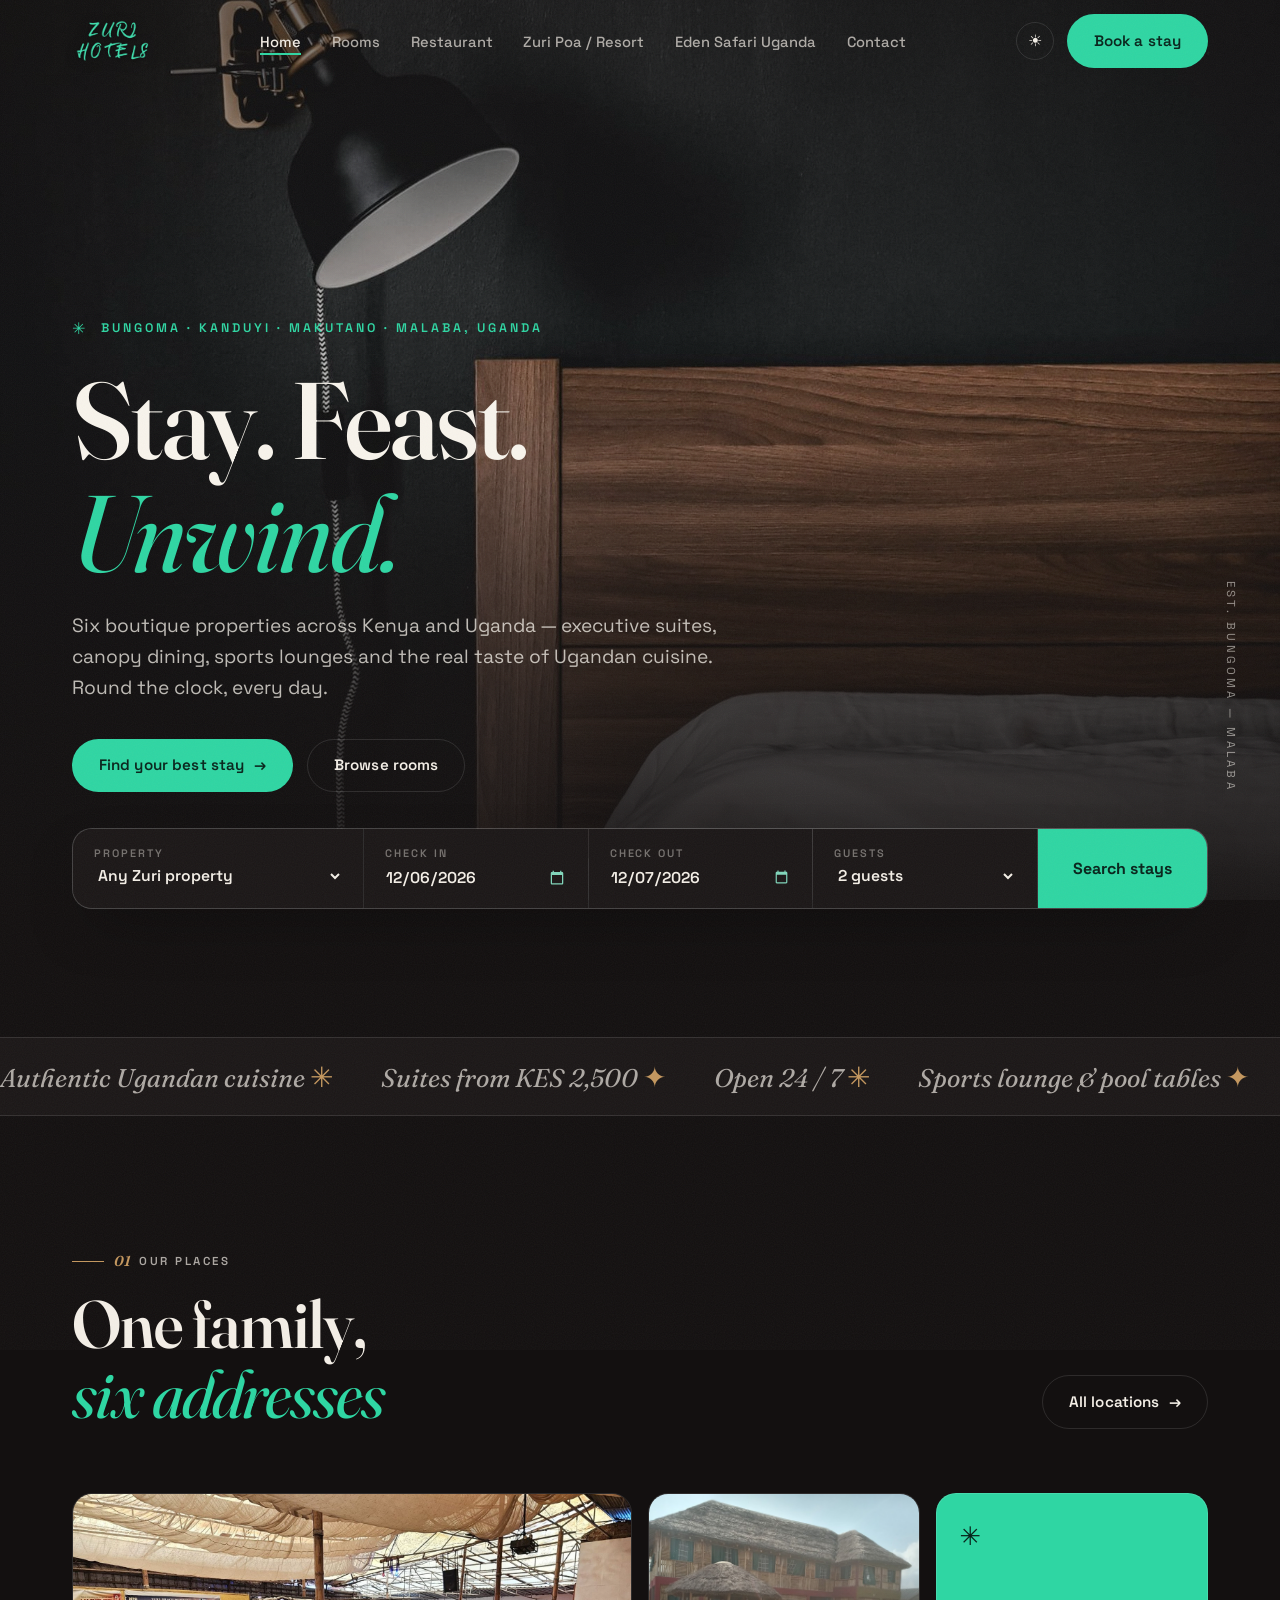
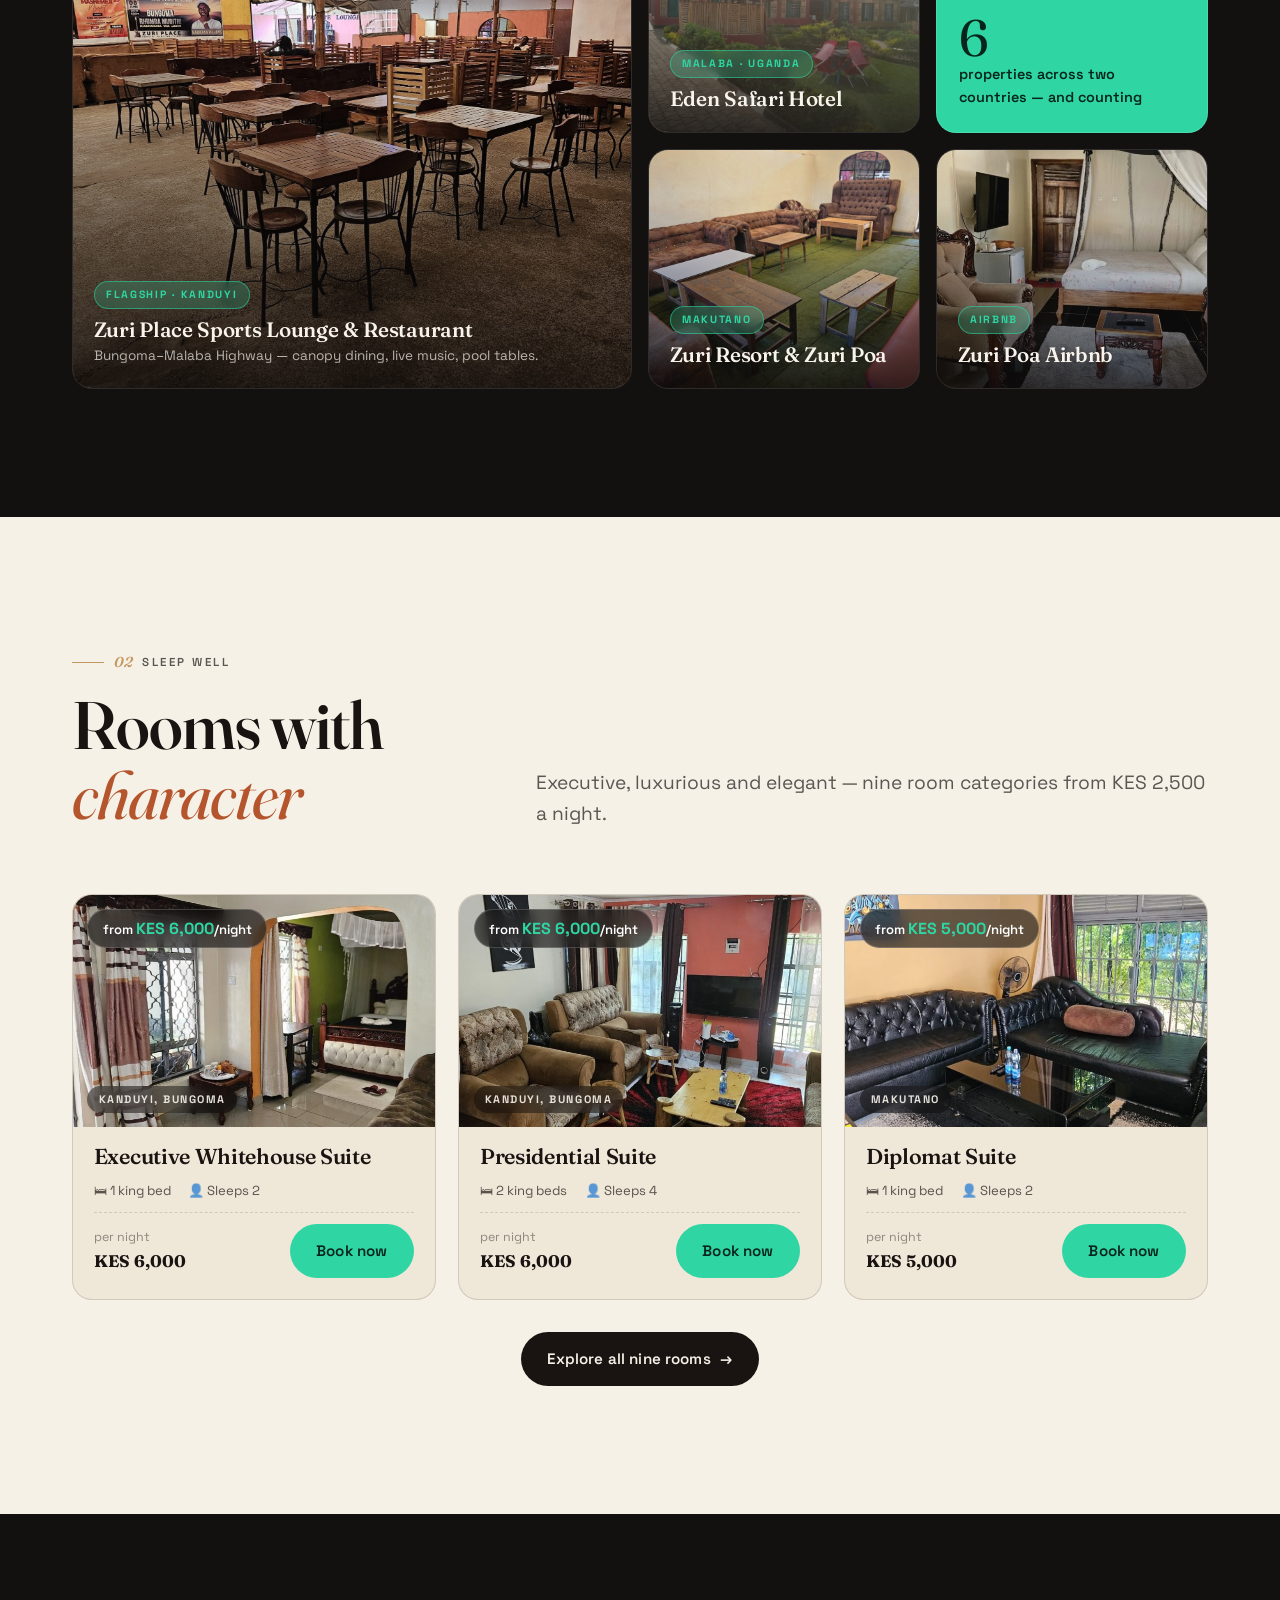
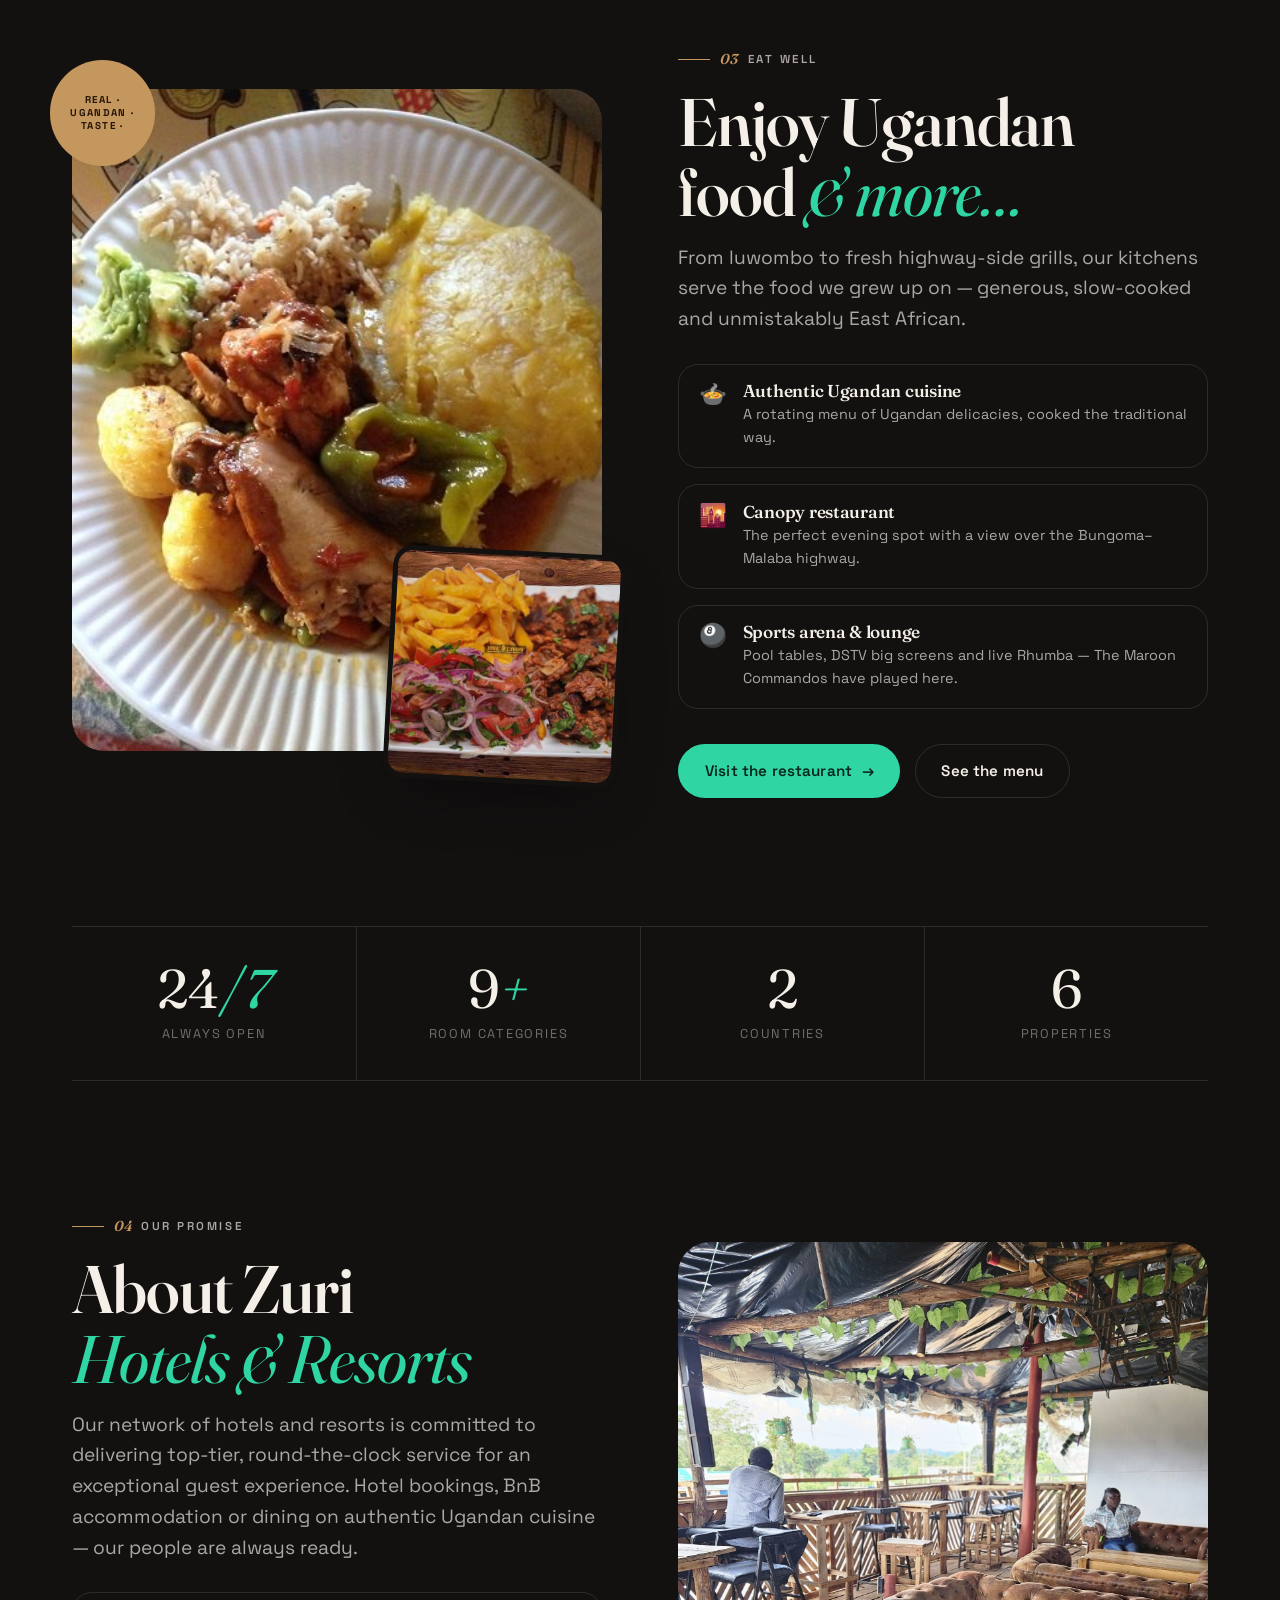
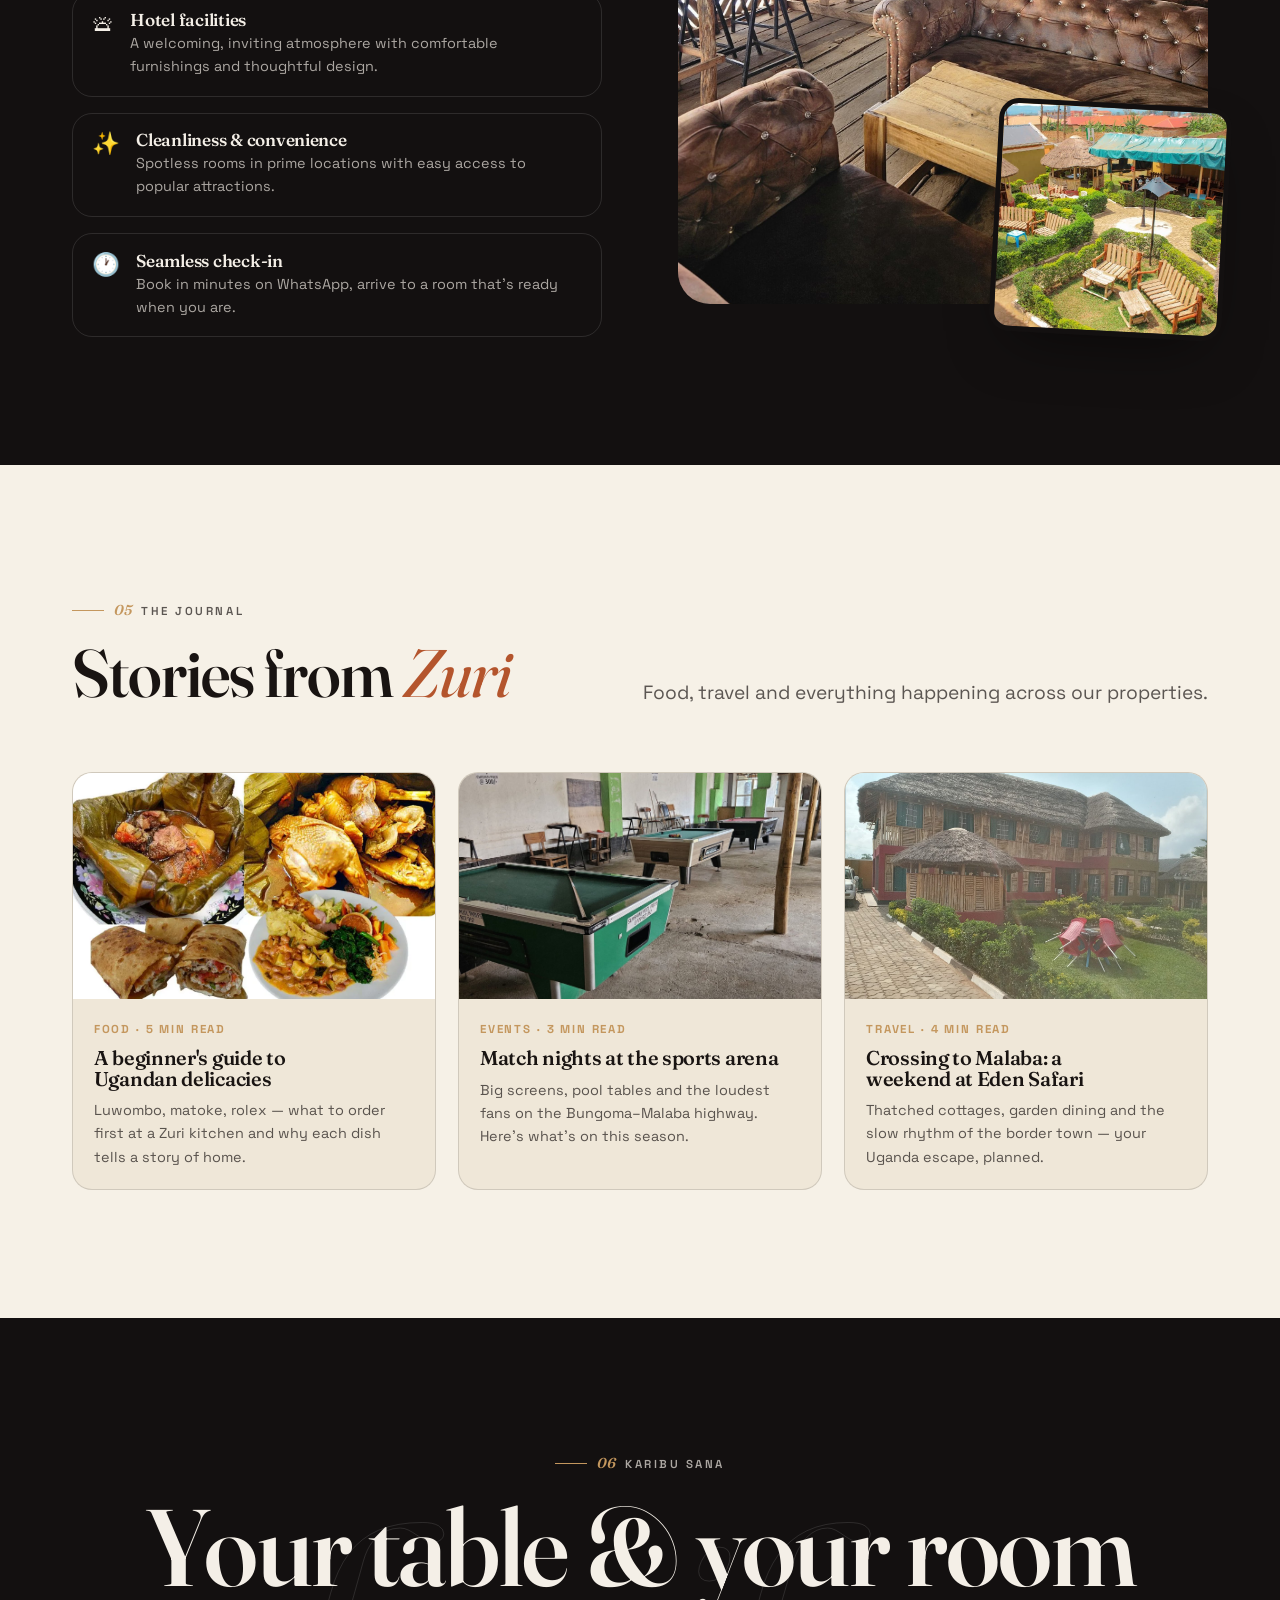
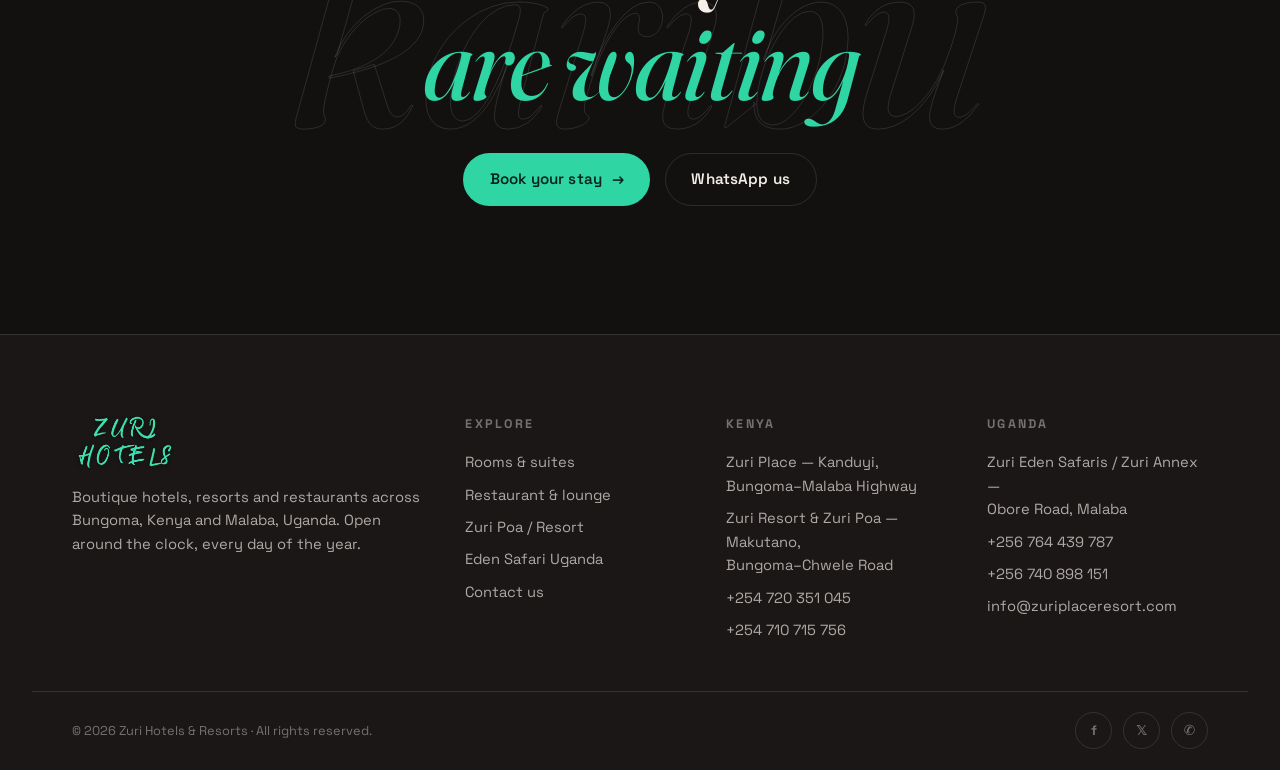
==== index.html @ b338447f "Rebuild zuriplaceresort.com as a static site with a post-modern redesign Full migration off WordPres" ====
<!DOCTYPE html>
<html lang="en">
<head>
  <meta charset="UTF-8">
  <meta name="viewport" content="width=device-width, initial-scale=1.0">
  <title>Zuri Hotels &amp; Resorts — Stay. Feast. Unwind. | Bungoma &amp; Uganda</title>
  <meta name="description" content="Zuri Hotels & Resorts — boutique stays, authentic Ugandan cuisine and unforgettable experiences across Bungoma, Kenya and Malaba, Uganda. Book your stay from KES 2,500/night.">
  <meta property="og:title" content="Zuri Hotels & Resorts — Stay. Feast. Unwind.">
  <meta property="og:description" content="Boutique stays, Ugandan cuisine and round-the-clock service across Kenya & Uganda.">
  <meta property="og:image" content="assets/img/hero-dark-room.jpg">
  <link rel="icon" type="image/png" href="assets/img/logo.png">
  <link rel="preconnect" href="https://fonts.googleapis.com">
  <link rel="preconnect" href="https://fonts.gstatic.com" crossorigin>
  <link href="https://fonts.googleapis.com/css2?family=Fraunces:ital,opsz,wght@0,9..144,300..700;1,9..144,300..700&family=Space+Grotesk:wght@400..700&display=swap" rel="stylesheet">
  <link rel="stylesheet" href="assets/css/main.css">
</head>
<body>
  <a class="skip-link" href="#main">Skip to content</a>

  <header class="site-header">
    <nav class="nav wrap" aria-label="Primary">
      <a class="brand" href="index.html">
        <img src="assets/img/logo.png" alt="Zuri Hotels logo">
      </a>
      <ul class="nav-links">
        <li><a href="index.html" aria-current="page">Home</a></li>
        <li><a href="rooms.html">Rooms</a></li>
        <li><a href="restaurant.html">Restaurant</a></li>
        <li><a href="resort.html">Zuri Poa / Resort</a></li>
        <li><a href="safari.html">Eden Safari Uganda</a></li>
        <li><a href="contact.html">Contact</a></li>
      </ul>
      <div class="nav-cta">
        <button class="theme-toggle" data-theme-toggle aria-label="Toggle theme">☀</button>
        <button class="btn btn-mint" data-book>Book a stay</button>
        <button class="nav-burger" aria-label="Menu" aria-expanded="false">
          <span></span><span></span><span></span>
        </button>
      </div>
    </nav>
  </header>

  <main id="main">
    <!-- ===== Hero ===== -->
    <section class="hero">
      <div class="hero-media">
        <img src="assets/img/hero-dark-room.jpg" alt="Moody suite interior with walnut headboard and brass reading lamp" fetchpriority="high">
      </div>
      <div class="wrap">
        <p class="hero-kicker">Bungoma · Kanduyi · Makutano · Malaba, Uganda</p>
        <h1 class="display-xl">Stay. Feast.<br><span class="serif-i">Unwind.</span></h1>
        <p class="lede">Six boutique properties across Kenya and Uganda — executive suites, canopy dining, sports lounges and the real taste of Ugandan cuisine. Round the clock, every day.</p>
        <div class="hero-actions">
          <button class="btn btn-mint" data-book>Find your best stay <span class="arr">→</span></button>
          <a class="btn btn-ghost" href="rooms.html">Browse rooms</a>
        </div>
      </div>
      <span class="hero-meta">est. Bungoma — Malaba</span>
    </section>

    <!-- ===== Booking bar ===== -->
    <div class="wrap booking-bar">
      <form class="booking-bar-inner" data-booking-bar aria-label="Quick booking">
        <div class="bb-field">
          <label for="bb-loc">Property</label>
          <select id="bb-loc" name="location">
            <option value="">Any Zuri property</option>
            <option value="kanduyi">Zuri Place — Kanduyi</option>
            <option value="resort">Zuri Resort — Makutano</option>
            <option value="poa">Zuri Poa — Makutano</option>
            <option value="poa-airbnb">Zuri Poa Airbnb — Makutano</option>
            <option value="annex">Zuri Annex — Uganda</option>
            <option value="eden">Eden Safari Hotel — Uganda</option>
          </select>
        </div>
        <div class="bb-field">
          <label for="bb-in">Check in</label>
          <input id="bb-in" type="date" name="checkin">
        </div>
        <div class="bb-field">
          <label for="bb-out">Check out</label>
          <input id="bb-out" type="date" name="checkout">
        </div>
        <div class="bb-field">
          <label for="bb-guests">Guests</label>
          <select id="bb-guests" name="guests">
            <option value="1">1 guest</option>
            <option value="2" selected>2 guests</option>
            <option value="3">3 guests</option>
            <option value="4">4 guests</option>
            <option value="5">5+ guests</option>
          </select>
        </div>
        <button class="bb-submit" type="submit">Search stays</button>
      </form>
    </div>

    <!-- ===== Marquee ===== -->
    <div class="marquee section" style="padding-block:1rem; margin-top: var(--section);" aria-hidden="true">
      <div class="marquee-track">
        <span>Authentic Ugandan cuisine <em>✳</em></span>
        <span>Suites from KES 2,500 <em>✦</em></span>
        <span>Open 24 / 7 <em>✳</em></span>
        <span>Sports lounge &amp; pool tables <em>✦</em></span>
        <span>Live Rhumba nights <em>✳</em></span>
        <span>Canopy dining with a view <em>✦</em></span>
      </div>
      <div class="marquee-track">
        <span>Authentic Ugandan cuisine <em>✳</em></span>
        <span>Suites from KES 2,500 <em>✦</em></span>
        <span>Open 24 / 7 <em>✳</em></span>
        <span>Sports lounge &amp; pool tables <em>✦</em></span>
        <span>Live Rhumba nights <em>✳</em></span>
        <span>Canopy dining with a view <em>✦</em></span>
      </div>
    </div>

    <!-- ===== Our places (bento) ===== -->
    <section class="section" id="places">
      <div class="wrap">
        <div class="section-head reveal">
          <div>
            <p class="eyebrow"><span class="no">01</span> Our places</p>
            <h2 class="display-l mt-1">One family,<br><span class="serif-i">six addresses</span></h2>
          </div>
          <a class="btn btn-ghost" href="contact.html">All locations <span class="arr">→</span></a>
        </div>

        <div class="bento">
          <a class="bento-card span-2c span-2r reveal" href="restaurant.html">
            <img src="assets/img/lounge-front.jpeg" alt="Zuri Place Kanduyi — draped canopy dining hall" loading="lazy">
            <div class="bento-body">
              <span class="tag">Flagship · Kanduyi</span>
              <h3>Zuri Place Sports Lounge &amp; Restaurant</h3>
              <p>Bungoma–Malaba Highway — canopy dining, live music, pool tables.</p>
            </div>
          </a>
          <a class="bento-card reveal" style="--rd:.08s" href="safari.html">
            <img src="assets/img/eden-uganda.jpg" alt="Zuri Eden Safari Hotel — thatched lodge in Uganda" loading="lazy">
            <div class="bento-body">
              <span class="tag">Malaba · Uganda</span>
              <h3>Eden Safari Hotel</h3>
            </div>
          </a>
          <div class="bento-card stat-card reveal" style="--rd:.16s">
            <span class="spark">✳</span>
            <div>
              <div class="big"><span data-count="6">0</span></div>
              <p>properties across two countries — and counting</p>
            </div>
          </div>
          <a class="bento-card reveal" style="--rd:.12s" href="resort.html">
            <img src="assets/img/zuri-resort.jpeg" alt="Zuri Resort Makutano" loading="lazy">
            <div class="bento-body">
              <span class="tag">Makutano</span>
              <h3>Zuri Resort &amp; Zuri Poa</h3>
            </div>
          </a>
          <a class="bento-card reveal" style="--rd:.2s" href="rooms.html">
            <img src="assets/img/room-airbnb.jpeg" alt="Zuri Airbnb apartment" loading="lazy">
            <div class="bento-body">
              <span class="tag">Airbnb</span>
              <h3>Zuri Poa Airbnb</h3>
            </div>
          </a>
        </div>
      </div>
    </section>

    <!-- ===== Rooms preview ===== -->
    <section class="section paper-section">
      <div class="wrap">
        <div class="section-head reveal">
          <div>
            <p class="eyebrow"><span class="no">02</span> Sleep well</p>
            <h2 class="display-l mt-1">Rooms with<br><span class="serif-i" style="color:var(--clay)">character</span></h2>
          </div>
          <p class="lede">Executive, luxurious and elegant — nine room categories from KES 2,500 a night.</p>
        </div>
        <div class="rooms-grid" data-rooms-grid data-limit="3" id="home-rooms"></div>
        <div class="center mt-2">
          <a class="btn btn-ink" href="rooms.html">Explore all nine rooms <span class="arr">→</span></a>
        </div>
      </div>
    </section>

    <!-- ===== Dining ===== -->
    <section class="section">
      <div class="wrap split">
        <div class="split-media reveal">
          <span class="stamp">Real · Ugandan · Taste ·</span>
          <img class="main-img" src="assets/img/food-ugandan.jpg" alt="Traditional Ugandan platter" loading="lazy">
          <img class="float-img" src="assets/img/food-1.jpeg" alt="Chef's plate at Zuri Place" loading="lazy">
        </div>
        <div class="reveal" style="--rd:.1s">
          <p class="eyebrow"><span class="no">03</span> Eat well</p>
          <h2 class="display-l mt-1">Enjoy Ugandan food <span class="serif-i">&amp; more…</span></h2>
          <p class="lede mt-1">From luwombo to fresh highway-side grills, our kitchens serve the food we grew up on — generous, slow-cooked and unmistakably East African.</p>
          <div class="feature-list">
            <div class="feature-item">
              <span class="ico">🍲</span>
              <div>
                <h3>Authentic Ugandan cuisine</h3>
                <p>A rotating menu of Ugandan delicacies, cooked the traditional way.</p>
              </div>
            </div>
            <div class="feature-item">
              <span class="ico">🌇</span>
              <div>
                <h3>Canopy restaurant</h3>
                <p>The perfect evening spot with a view over the Bungoma–Malaba highway.</p>
              </div>
            </div>
            <div class="feature-item">
              <span class="ico">🎱</span>
              <div>
                <h3>Sports arena &amp; lounge</h3>
                <p>Pool tables, DSTV big screens and live Rhumba — The Maroon Commandos have played here.</p>
              </div>
            </div>
          </div>
          <div class="hero-actions">
            <a class="btn btn-mint" href="restaurant.html">Visit the restaurant <span class="arr">→</span></a>
            <a class="btn btn-ghost" href="assets/img/menu.png" target="_blank" rel="noopener">See the menu</a>
          </div>
        </div>
      </div>
    </section>

    <!-- ===== Stats ===== -->
    <section aria-label="Zuri in numbers">
      <div class="wrap">
        <div class="stats-strip reveal">
          <div class="stat"><div class="n"><span data-count="24">0</span><em>/7</em></div><p>Always open</p></div>
          <div class="stat"><div class="n"><span data-count="9">0</span><em>+</em></div><p>Room categories</p></div>
          <div class="stat"><div class="n"><span data-count="2">0</span></div><p>Countries</p></div>
          <div class="stat"><div class="n"><span data-count="6">0</span></div><p>Properties</p></div>
        </div>
      </div>
    </section>

    <!-- ===== About ===== -->
    <section class="section">
      <div class="wrap split rev">
        <div class="split-media reveal">
          <img class="main-img" src="assets/img/canopy.jpeg" alt="Rooftop lounge with chesterfield sofas and countryside views" loading="lazy">
          <img class="float-img" src="assets/img/gallery-1.jpeg" alt="Zuri hospitality" loading="lazy">
        </div>
        <div class="reveal" style="--rd:.1s">
          <p class="eyebrow"><span class="no">04</span> Our promise</p>
          <h2 class="display-l mt-1">About Zuri <span class="serif-i">Hotels &amp; Resorts</span></h2>
          <p class="lede mt-1">Our network of hotels and resorts is committed to delivering top-tier, round-the-clock service for an exceptional guest experience. Hotel bookings, BnB accommodation or dining on authentic Ugandan cuisine — our people are always ready.</p>
          <div class="feature-list">
            <div class="feature-item">
              <span class="ico">🛎</span>
              <div>
                <h3>Hotel facilities</h3>
                <p>A welcoming, inviting atmosphere with comfortable furnishings and thoughtful design.</p>
              </div>
            </div>
            <div class="feature-item">
              <span class="ico">✨</span>
              <div>
                <h3>Cleanliness &amp; convenience</h3>
                <p>Spotless rooms in prime locations with easy access to popular attractions.</p>
              </div>
            </div>
            <div class="feature-item">
              <span class="ico">🕐</span>
              <div>
                <h3>Seamless check-in</h3>
                <p>Book in minutes on WhatsApp, arrive to a room that's ready when you are.</p>
              </div>
            </div>
          </div>
        </div>
      </div>
    </section>

    <!-- ===== Journal ===== -->
    <section class="section paper-section">
      <div class="wrap">
        <div class="section-head reveal">
          <div>
            <p class="eyebrow"><span class="no">05</span> The journal</p>
            <h2 class="display-l mt-1">Stories from <span class="serif-i" style="color:var(--clay)">Zuri</span></h2>
          </div>
          <p class="lede">Food, travel and everything happening across our properties.</p>
        </div>
        <div class="journal-grid">
          <article class="post-card reveal">
            <div class="pm"><img src="assets/img/food-local.webp" alt="Local Ugandan foods" loading="lazy"></div>
            <div class="pb">
              <span class="meta">Food · 5 min read</span>
              <h3>A beginner's guide to Ugandan delicacies</h3>
              <p>Luwombo, matoke, rolex — what to order first at a Zuri kitchen and why each dish tells a story of home.</p>
            </div>
          </article>
          <article class="post-card reveal" style="--rd:.08s">
            <div class="pm"><img src="assets/img/sports-lounge.jpeg" alt="Sports lounge at Zuri Place" loading="lazy"></div>
            <div class="pb">
              <span class="meta">Events · 3 min read</span>
              <h3>Match nights at the sports arena</h3>
              <p>Big screens, pool tables and the loudest fans on the Bungoma–Malaba highway. Here's what's on this season.</p>
            </div>
          </article>
          <article class="post-card reveal" style="--rd:.16s">
            <div class="pm"><img src="assets/img/eden-uganda.jpg" alt="Eden Safari Hotel Uganda" loading="lazy"></div>
            <div class="pb">
              <span class="meta">Travel · 4 min read</span>
              <h3>Crossing to Malaba: a weekend at Eden Safari</h3>
              <p>Thatched cottages, garden dining and the slow rhythm of the border town — your Uganda escape, planned.</p>
            </div>
          </article>
        </div>
      </div>
    </section>

    <!-- ===== Big CTA ===== -->
    <section class="section big-cta">
      <span class="ghost-word" aria-hidden="true">karibu</span>
      <div class="wrap reveal">
        <p class="eyebrow" style="justify-content:center"><span class="no">06</span> Karibu sana</p>
        <h2 class="display-xl mt-1">Your table &amp; your room<br><span class="serif-i">are waiting</span></h2>
        <div class="hero-actions" style="justify-content:center">
          <button class="btn btn-mint" data-book>Book your stay <span class="arr">→</span></button>
          <a class="btn btn-ghost" href="https://wa.me/254720351045" target="_blank" rel="noopener">WhatsApp us</a>
        </div>
      </div>
    </section>
  </main>

  <!-- ===== Footer ===== -->
  <footer class="site-footer">
    <div class="wrap footer-grid">
      <div class="footer-brand">
        <img src="assets/img/logo.png" alt="Zuri Hotels logo">
        <p>Boutique hotels, resorts and restaurants across Bungoma, Kenya and Malaba, Uganda. Open around the clock, every day of the year.</p>
      </div>
      <div>
        <h4>Explore</h4>
        <ul>
          <li><a href="rooms.html">Rooms &amp; suites</a></li>
          <li><a href="restaurant.html">Restaurant &amp; lounge</a></li>
          <li><a href="resort.html">Zuri Poa / Resort</a></li>
          <li><a href="safari.html">Eden Safari Uganda</a></li>
          <li><a href="contact.html">Contact us</a></li>
        </ul>
      </div>
      <div>
        <h4>Kenya</h4>
        <ul>
          <li>Zuri Place — Kanduyi,<br>Bungoma–Malaba Highway</li>
          <li>Zuri Resort &amp; Zuri Poa — Makutano,<br>Bungoma–Chwele Road</li>
          <li><a href="tel:+254720351045">+254 720 351 045</a></li>
          <li><a href="tel:+254710715756">+254 710 715 756</a></li>
        </ul>
      </div>
      <div>
        <h4>Uganda</h4>
        <ul>
          <li>Zuri Eden Safaris / Zuri Annex —<br>Obore Road, Malaba</li>
          <li><a href="tel:+256764439787">+256 764 439 787</a></li>
          <li><a href="tel:+256740898151">+256 740 898 151</a></li>
          <li><a href="mailto:info@zuriplaceresort.com">info@zuriplaceresort.com</a></li>
        </ul>
      </div>
    </div>
    <div class="wrap footer-bottom">
      <span>© <span data-year>2026</span> Zuri Hotels &amp; Resorts · All rights reserved.</span>
      <div class="socials">
        <a href="#" aria-label="Facebook">f</a>
        <a href="#" aria-label="X (Twitter)">𝕏</a>
        <a href="https://wa.me/254720351045" aria-label="WhatsApp" target="_blank" rel="noopener">✆</a>
      </div>
    </div>
  </footer>

  <script src="assets/js/main.js" defer></script>
  <script src="assets/js/booking.js" defer></script>
</body>
</html>
---- assets/css/main.css ----
/* ============================================================
   ZURI HOTELS & RESORTS — Design System
   Post-modern editorial redesign · migrated off WordPress
   ============================================================ */

/* ---------- Tokens ---------- */
:root {
  /* Brand */
  --mint: #2fd6a3;
  --mint-deep: #0fa87a;
  --mint-ink: #0b3f30;
  --gold: #c4975e;
  --clay: #b4552d;

  /* Dark-first surface scale (espresso) */
  --bg: #131010;
  --bg-2: #1b1717;
  --bg-3: #241f1e;
  --line: rgba(255, 255, 255, 0.115);
  --ink: #f4efe7;
  --ink-2: rgba(244, 239, 231, 0.68);
  --ink-3: rgba(244, 239, 231, 0.42);

  /* Paper (inverted sections / light theme) */
  --paper: #f6f1e7;
  --paper-2: #efe7d8;
  --paper-ink: #191412;

  --radius-s: 0.5rem;
  --radius: 1.25rem;
  --radius-l: 2rem;
  --radius-blob: 45% 55% 60% 40% / 50% 45% 55% 50%;

  --font-display: "Fraunces", "Iowan Old Style", Georgia, serif;
  --font-body: "Space Grotesk", "Avenir Next", system-ui, sans-serif;

  --wrap: 76rem;
  --gutter: clamp(1.1rem, 4vw, 2.5rem);
  --section: clamp(4.5rem, 10vw, 8.5rem);

  --ease-out: cubic-bezier(0.16, 1, 0.3, 1);
  --shadow-pop: 0 24px 60px -24px rgba(0, 0, 0, 0.55);
}

[data-theme="light"] {
  --bg: #f6f1e7;
  --bg-2: #efe7d8;
  --bg-3: #e7dcc8;
  --line: rgba(25, 20, 18, 0.14);
  --ink: #191412;
  --ink-2: rgba(25, 20, 18, 0.7);
  --ink-3: rgba(25, 20, 18, 0.45);
  --shadow-pop: 0 24px 60px -30px rgba(60, 40, 20, 0.35);
}

/* ---------- Reset-ish ---------- */
*,
*::before,
*::after {
  box-sizing: border-box;
  margin: 0;
}

html {
  scroll-behavior: smooth;
  -webkit-text-size-adjust: 100%;
}

body {
  font-family: var(--font-body);
  background: var(--bg);
  color: var(--ink);
  line-height: 1.6;
  font-size: 1rem;
  overflow-x: clip;
  transition: background 0.4s ease, color 0.4s ease;
}

img {
  max-width: 100%;
  display: block;
}

a {
  color: inherit;
  text-decoration: none;
}

button {
  font: inherit;
  color: inherit;
  cursor: pointer;
  background: none;
  border: 0;
}

input,
select,
textarea {
  font: inherit;
  color: inherit;
}

::selection {
  background: var(--mint);
  color: #08251c;
}

:focus-visible {
  outline: 2px solid var(--mint);
  outline-offset: 3px;
  border-radius: 4px;
}

/* Film-grain overlay — subtle analog texture */
body::after {
  content: "";
  position: fixed;
  inset: -50%;
  pointer-events: none;
  z-index: 2000;
  opacity: 0.05;
  background-image: url("data:image/svg+xml,%3Csvg xmlns='http://www.w3.org/2000/svg' width='240' height='240'%3E%3Cfilter id='n'%3E%3CfeTurbulence type='fractalNoise' baseFrequency='0.9' numOctaves='2'/%3E%3C/filter%3E%3Crect width='100%25' height='100%25' filter='url(%23n)'/%3E%3C/svg%3E");
}

/* ---------- Type ---------- */
h1, h2, h3, .display {
  font-family: var(--font-display);
  font-weight: 560;
  line-height: 1.04;
  letter-spacing: -0.015em;
  text-wrap: balance;
}

.display-xl {
  font-size: clamp(2.9rem, 8.5vw, 6.8rem);
  font-variation-settings: "opsz" 144;
}

.display-l {
  font-size: clamp(2.2rem, 5.4vw, 4.2rem);
  font-variation-settings: "opsz" 100;
}

.display-m {
  font-size: clamp(1.6rem, 3.4vw, 2.5rem);
}

.serif-i {
  font-style: italic;
  font-weight: 420;
  color: var(--mint);
}

.eyebrow {
  display: inline-flex;
  align-items: center;
  gap: 0.6rem;
  font-size: 0.72rem;
  font-weight: 600;
  letter-spacing: 0.22em;
  text-transform: uppercase;
  color: var(--ink-2);
}

.eyebrow::before {
  content: "";
  width: 2rem;
  height: 1px;
  background: var(--gold);
}

.eyebrow .no {
  color: var(--gold);
  font-family: var(--font-display);
  font-style: italic;
  letter-spacing: 0;
  font-size: 0.9rem;
}

.lede {
  font-size: clamp(1.02rem, 1.6vw, 1.2rem);
  color: var(--ink-2);
  max-width: 42rem;
}

/* ---------- Layout ---------- */
.wrap {
  max-width: var(--wrap);
  margin-inline: auto;
  padding-inline: var(--gutter);
}

.section {
  padding-block: var(--section);
  position: relative;
}

.section-head {
  display: flex;
  flex-wrap: wrap;
  align-items: flex-end;
  justify-content: space-between;
  gap: 1.5rem 3rem;
  margin-bottom: clamp(2.2rem, 5vw, 4rem);
}

.paper-section {
  background: var(--paper);
  color: var(--paper-ink);
  --line: rgba(25, 20, 18, 0.14);
  --ink: var(--paper-ink);
  --ink-2: rgba(25, 20, 18, 0.7);
  --ink-3: rgba(25, 20, 18, 0.45);
  --bg-2: #efe7d8;
  --bg-3: #e7dcc8;
}

/* ---------- Buttons ---------- */
.btn {
  display: inline-flex;
  align-items: center;
  gap: 0.6rem;
  padding: 0.85rem 1.6rem;
  border-radius: 99px;
  font-weight: 600;
  font-size: 0.95rem;
  letter-spacing: 0.01em;
  border: 1px solid transparent;
  transition: transform 0.35s var(--ease-out), background 0.25s, color 0.25s, border-color 0.25s;
  white-space: nowrap;
}

.btn:hover {
  transform: translateY(-2px);
}

.btn:active {
  transform: translateY(0) scale(0.98);
}

.btn-mint {
  background: var(--mint);
  color: #08251c;
}

.btn-mint:hover {
  background: #4be3b4;
}

.btn-ghost {
  border-color: var(--line);
  color: var(--ink);
}

.btn-ghost:hover {
  border-color: var(--mint);
  color: var(--mint);
}

.btn-ink {
  background: var(--paper-ink);
  color: var(--paper);
}

.btn .arr {
  transition: transform 0.35s var(--ease-out);
}

.btn:hover .arr {
  transform: translateX(4px);
}

/* ---------- Header ---------- */
.site-header {
  position: fixed;
  inset-inline: 0;
  top: 0;
  z-index: 900;
  transition: background 0.35s, backdrop-filter 0.35s, border-color 0.35s;
  border-bottom: 1px solid transparent;
}

.site-header.scrolled {
  background: color-mix(in srgb, var(--bg) 78%, transparent);
  -webkit-backdrop-filter: blur(14px) saturate(1.4);
  backdrop-filter: blur(14px) saturate(1.4);
  border-color: var(--line);
}

.nav {
  display: flex;
  align-items: center;
  justify-content: space-between;
  gap: 1.5rem;
  padding-block: 0.9rem;
}

.brand {
  display: flex;
  align-items: center;
  gap: 0.7rem;
  font-family: var(--font-display);
  font-size: 1.25rem;
  font-weight: 600;
  letter-spacing: 0.02em;
}

.brand img {
  height: 2.6rem;
  width: auto;
  filter: drop-shadow(0 2px 6px rgba(0, 0, 0, 0.35));
}

.nav-links {
  display: flex;
  align-items: center;
  gap: clamp(1rem, 2.4vw, 2rem);
  list-style: none;
  padding: 0;
}

.nav-links a {
  font-size: 0.92rem;
  font-weight: 500;
  color: var(--ink-2);
  position: relative;
  padding-block: 0.3rem;
}

.nav-links a::after {
  content: "";
  position: absolute;
  left: 0;
  bottom: 0;
  height: 2px;
  width: 100%;
  background: var(--mint);
  transform: scaleX(0);
  transform-origin: right;
  transition: transform 0.35s var(--ease-out);
}

.nav-links a:hover,
.nav-links a[aria-current="page"] {
  color: var(--ink);
}

.nav-links a:hover::after,
.nav-links a[aria-current="page"]::after {
  transform: scaleX(1);
  transform-origin: left;
}

.nav-cta {
  display: flex;
  align-items: center;
  gap: 0.8rem;
}

.theme-toggle {
  width: 2.4rem;
  height: 2.4rem;
  border-radius: 50%;
  border: 1px solid var(--line);
  display: grid;
  place-items: center;
  font-size: 1rem;
  transition: border-color 0.25s, transform 0.4s var(--ease-out);
}

.theme-toggle:hover {
  border-color: var(--mint);
  transform: rotate(40deg);
}

.nav-burger {
  display: none;
  flex-direction: column;
  gap: 5px;
  padding: 0.6rem 0.2rem;
}

.nav-burger span {
  width: 1.5rem;
  height: 2px;
  background: var(--ink);
  transition: transform 0.35s var(--ease-out), opacity 0.25s;
}

.nav-open .nav-burger span:nth-child(1) { transform: translateY(7px) rotate(45deg); }
.nav-open .nav-burger span:nth-child(2) { opacity: 0; }
.nav-open .nav-burger span:nth-child(3) { transform: translateY(-7px) rotate(-45deg); }

@media (max-width: 860px) {
  .nav-burger { display: flex; }

  .nav-links {
    position: fixed;
    inset: 0;
    top: 0;
    flex-direction: column;
    justify-content: center;
    gap: 1.6rem;
    background: color-mix(in srgb, var(--bg) 94%, transparent);
    -webkit-backdrop-filter: blur(20px);
    backdrop-filter: blur(20px);
    transform: translateY(-100%);
    transition: transform 0.5s var(--ease-out);
    z-index: -1;
  }

  .nav-open .nav-links { transform: translateY(0); }

  .nav-links a {
    font-family: var(--font-display);
    font-size: clamp(1.6rem, 6vw, 2.2rem);
  }

  .nav-cta .btn { display: none; }
}

/* ---------- Hero ---------- */
.hero {
  min-height: 100svh;
  display: grid;
  align-items: end;
  position: relative;
  isolation: isolate;
  padding-bottom: clamp(6rem, 12vh, 9rem);
}

.hero-media,
.hero-media img {
  position: absolute;
  inset: 0;
  width: 100%;
  height: 100%;
  object-fit: cover;
  z-index: -2;
}

.hero-media::after {
  content: "";
  position: absolute;
  inset: 0;
  background:
    linear-gradient(180deg, rgba(19, 16, 16, 0.55) 0%, rgba(19, 16, 16, 0.15) 40%, rgba(19, 16, 16, 0.92) 100%),
    radial-gradient(120% 60% at 80% 20%, transparent 40%, rgba(19, 16, 16, 0.35) 100%);
  z-index: -1;
}

.hero .wrap { width: 100%; }

.hero-kicker {
  display: flex;
  align-items: center;
  gap: 0.8rem;
  font-size: 0.78rem;
  font-weight: 600;
  letter-spacing: 0.24em;
  text-transform: uppercase;
  color: var(--mint);
  margin-bottom: 1.4rem;
}

.hero-kicker::before {
  content: "✳";
  font-size: 1rem;
  animation: spin-slow 9s linear infinite;
}

@keyframes spin-slow {
  to { transform: rotate(360deg); }
}

.hero h1 {
  color: #f8f4ec;
  max-width: 18ch;
}

.hero .lede {
  margin-top: 1.3rem;
  color: rgba(248, 244, 236, 0.75);
}

.hero-actions {
  display: flex;
  flex-wrap: wrap;
  gap: 0.9rem;
  margin-top: 2.2rem;
}

.hero-meta {
  position: absolute;
  right: var(--gutter);
  bottom: clamp(6rem, 12vh, 9rem);
  writing-mode: vertical-rl;
  font-size: 0.72rem;
  letter-spacing: 0.28em;
  text-transform: uppercase;
  color: rgba(248, 244, 236, 0.55);
}

@media (max-width: 700px) {
  .hero-meta { display: none; }
}

/* Page hero (interior pages) */
.page-hero {
  min-height: 62svh;
  display: grid;
  align-items: end;
  position: relative;
  isolation: isolate;
  padding-bottom: 3.5rem;
}

.page-hero .hero-media::after {
  background: linear-gradient(180deg, rgba(19, 16, 16, 0.6) 0%, rgba(19, 16, 16, 0.25) 45%, rgba(19, 16, 16, 0.95) 100%);
}

.page-hero h1 { color: #f8f4ec; }

.crumbs {
  display: flex;
  gap: 0.5rem;
  font-size: 0.8rem;
  letter-spacing: 0.12em;
  text-transform: uppercase;
  color: rgba(248, 244, 236, 0.6);
  margin-bottom: 1rem;
}

.crumbs a:hover { color: var(--mint); }

/* ---------- Booking bar ---------- */
.booking-bar {
  position: relative;
  z-index: 10;
  margin-top: clamp(-4.5rem, -6vw, -3rem);
}

.booking-bar-inner {
  display: grid;
  grid-template-columns: 1.3fr 1fr 1fr 1fr auto;
  gap: 1px;
  background: var(--line);
  border: 1px solid var(--line);
  border-radius: var(--radius);
  overflow: hidden;
  box-shadow: var(--shadow-pop);
}

.bb-field {
  background: var(--bg-2);
  padding: 1rem 1.3rem;
  display: flex;
  flex-direction: column;
  gap: 0.15rem;
}

.bb-field label {
  font-size: 0.68rem;
  font-weight: 600;
  letter-spacing: 0.18em;
  text-transform: uppercase;
  color: var(--ink-3);
}

.bb-field select,
.bb-field input {
  background: transparent;
  border: 0;
  font-weight: 600;
  font-size: 0.98rem;
  padding: 0;
  color: var(--ink);
  width: 100%;
}

.bb-field select:focus,
.bb-field input:focus { outline: none; }

.bb-field option { color: #191412; }

.bb-field input[type="date"]::-webkit-calendar-picker-indicator {
  filter: invert(0.7) sepia(0.4) saturate(3) hue-rotate(110deg);
  cursor: pointer;
}

.bb-submit {
  background: var(--mint);
  color: #08251c;
  font-weight: 700;
  font-size: 1rem;
  padding: 1rem 2.2rem;
  display: grid;
  place-items: center;
  transition: background 0.25s;
}

.bb-submit:hover { background: #4be3b4; }

@media (max-width: 980px) {
  .booking-bar-inner { grid-template-columns: 1fr 1fr; }
  .bb-submit { grid-column: 1 / -1; padding-block: 1.1rem; }
}

@media (max-width: 520px) {
  .booking-bar-inner { grid-template-columns: 1fr; }
}

/* ---------- Marquee ---------- */
.marquee {
  border-block: 1px solid var(--line);
  padding-block: 1rem;
  overflow: hidden;
  display: flex;
  user-select: none;
  background: var(--bg-2);
}

.marquee-track {
  display: flex;
  flex-shrink: 0;
  gap: 3rem;
  padding-right: 3rem;
  align-items: center;
  animation: marquee 30s linear infinite;
  white-space: nowrap;
}

.marquee:hover .marquee-track { animation-play-state: paused; }

.marquee-track span {
  font-family: var(--font-display);
  font-size: clamp(1.1rem, 2.4vw, 1.6rem);
  font-style: italic;
  color: var(--ink-2);
}

.marquee-track em {
  font-style: normal;
  color: var(--gold);
  font-size: 1.1em;
}

@keyframes marquee {
  to { transform: translateX(-100%); }
}

/* ---------- Bento (locations) ---------- */
.bento {
  display: grid;
  grid-template-columns: repeat(4, 1fr);
  grid-auto-rows: 15rem;
  gap: 1rem;
}

.bento-card {
  position: relative;
  border-radius: var(--radius);
  overflow: hidden;
  isolation: isolate;
  border: 1px solid var(--line);
}

.bento-card img {
  position: absolute;
  inset: 0;
  width: 100%;
  height: 100%;
  object-fit: cover;
  transition: transform 0.9s var(--ease-out);
}

.bento-card:hover img { transform: scale(1.06); }

.bento-card::after {
  content: "";
  position: absolute;
  inset: 0;
  background: linear-gradient(185deg, transparent 30%, rgba(12, 10, 10, 0.85) 100%);
  z-index: 1;
}

.bento-body {
  position: absolute;
  inset-inline: 0;
  bottom: 0;
  z-index: 2;
  padding: 1.3rem;
  color: #f8f4ec;
}

.bento-body .tag {
  display: inline-block;
  font-size: 0.66rem;
  font-weight: 700;
  letter-spacing: 0.16em;
  text-transform: uppercase;
  padding: 0.3rem 0.7rem;
  border-radius: 99px;
  background: color-mix(in srgb, var(--mint) 22%, transparent);
  border: 1px solid color-mix(in srgb, var(--mint) 55%, transparent);
  color: var(--mint);
  -webkit-backdrop-filter: blur(6px);
  backdrop-filter: blur(6px);
  margin-bottom: 0.55rem;
}

.bento-body h3 {
  font-size: 1.3rem;
  line-height: 1.15;
}

.bento-body p {
  font-size: 0.85rem;
  color: rgba(248, 244, 236, 0.7);
  margin-top: 0.2rem;
}

.bento-card.span-2c { grid-column: span 2; }
.bento-card.span-2r { grid-row: span 2; }

.bento-card.stat-card {
  background: var(--mint);
  color: #08251c;
  display: flex;
  flex-direction: column;
  justify-content: space-between;
  padding: 1.4rem;
}

.bento-card.stat-card::after { display: none; }

.stat-card .big {
  font-family: var(--font-display);
  font-size: clamp(2.6rem, 4vw, 3.6rem);
  line-height: 1;
}

.stat-card p {
  font-weight: 600;
  font-size: 0.9rem;
}

.stat-card .spark {
  font-size: 1.6rem;
  animation: spin-slow 8s linear infinite;
  width: max-content;
}

@media (max-width: 900px) {
  .bento { grid-template-columns: repeat(2, 1fr); }
}

@media (max-width: 540px) {
  .bento { grid-template-columns: 1fr; grid-auto-rows: 14rem; }
  .bento-card.span-2c { grid-column: auto; }
}

/* ---------- Room cards ---------- */
.rooms-grid {
  display: grid;
  grid-template-columns: repeat(auto-fill, minmax(19rem, 1fr));
  gap: 1.4rem;
}

.room-card {
  border: 1px solid var(--line);
  border-radius: var(--radius);
  overflow: hidden;
  background: var(--bg-2);
  display: flex;
  flex-direction: column;
  transition: transform 0.5s var(--ease-out), box-shadow 0.5s var(--ease-out), border-color 0.3s;
}

.room-card:hover {
  transform: translateY(-6px);
  box-shadow: var(--shadow-pop);
  border-color: color-mix(in srgb, var(--mint) 40%, var(--line));
}

.room-media {
  position: relative;
  aspect-ratio: 14 / 9;
  overflow: hidden;
}

.room-media img {
  width: 100%;
  height: 100%;
  object-fit: cover;
  transition: transform 0.8s var(--ease-out);
}

.room-card:hover .room-media img { transform: scale(1.05); }

.room-price {
  position: absolute;
  top: 0.9rem;
  left: 0.9rem;
  background: rgba(12, 10, 10, 0.6);
  -webkit-backdrop-filter: blur(8px);
  backdrop-filter: blur(8px);
  border: 1px solid rgba(255, 255, 255, 0.18);
  color: #fff;
  border-radius: 99px;
  padding: 0.35rem 0.9rem;
  font-size: 0.82rem;
  font-weight: 600;
}

.room-price strong {
  color: var(--mint);
  font-size: 1rem;
}

.room-loc {
  position: absolute;
  bottom: 0.9rem;
  left: 0.9rem;
  font-size: 0.68rem;
  font-weight: 700;
  letter-spacing: 0.14em;
  text-transform: uppercase;
  color: rgba(248, 244, 236, 0.9);
  background: rgba(12, 10, 10, 0.45);
  -webkit-backdrop-filter: blur(8px);
  backdrop-filter: blur(8px);
  padding: 0.3rem 0.7rem;
  border-radius: 99px;
}

.room-body {
  padding: 1.2rem 1.3rem 1.35rem;
  display: flex;
  flex-direction: column;
  gap: 0.7rem;
  flex: 1;
}

.room-body h3 {
  font-size: 1.35rem;
}

.room-specs {
  display: flex;
  gap: 1.1rem;
  font-size: 0.82rem;
  color: var(--ink-2);
}

.room-specs span {
  display: inline-flex;
  align-items: center;
  gap: 0.35rem;
}

.room-foot {
  margin-top: auto;
  display: flex;
  align-items: center;
  justify-content: space-between;
  padding-top: 0.7rem;
  border-top: 1px dashed var(--line);
}

.room-foot .from {
  font-size: 0.78rem;
  color: var(--ink-3);
}

.room-foot .from strong {
  display: block;
  font-size: 1.05rem;
  color: var(--ink);
  font-family: var(--font-display);
}

/* Filters */
.filter-row {
  display: flex;
  flex-wrap: wrap;
  gap: 0.6rem;
  margin-bottom: 2rem;
}

.chip {
  padding: 0.5rem 1.1rem;
  border-radius: 99px;
  border: 1px solid var(--line);
  font-size: 0.85rem;
  font-weight: 600;
  color: var(--ink-2);
  transition: all 0.25s;
}

.chip:hover { border-color: var(--mint); color: var(--mint); }

.chip.active {
  background: var(--mint);
  border-color: var(--mint);
  color: #08251c;
}

/* ---------- Editorial split ---------- */
.split {
  display: grid;
  grid-template-columns: 1fr 1fr;
  gap: clamp(2rem, 6vw, 5rem);
  align-items: center;
}

.split.rev > .split-media { order: 2; }

.split-media {
  position: relative;
}

.split-media .main-img {
  border-radius: var(--radius-l);
  aspect-ratio: 4 / 5;
  object-fit: cover;
  width: 100%;
}

.split-media .float-img {
  position: absolute;
  width: 44%;
  bottom: -2rem;
  right: -1.2rem;
  border-radius: var(--radius);
  border: 5px solid var(--bg);
  aspect-ratio: 1;
  object-fit: cover;
  box-shadow: var(--shadow-pop);
  transform: rotate(3deg);
}

.paper-section .split-media .float-img { border-color: var(--paper); }

.split-media .stamp {
  position: absolute;
  top: -1.8rem;
  left: -1.4rem;
  width: 6.6rem;
  height: 6.6rem;
  border-radius: 50%;
  display: grid;
  place-items: center;
  background: var(--gold);
  color: #241505;
  font-size: 0.62rem;
  font-weight: 700;
  text-transform: uppercase;
  letter-spacing: 0.14em;
  text-align: center;
  line-height: 1.35;
  padding: 0.8rem;
  animation: spin-slow 14s linear infinite;
  z-index: 2;
}

@media (max-width: 820px) {
  .split { grid-template-columns: 1fr; }
  .split.rev > .split-media { order: 0; }
  .split-media .float-img { right: 0.5rem; }
}

.feature-list {
  display: grid;
  gap: 1rem;
  margin-top: 1.8rem;
}

.feature-item {
  display: flex;
  gap: 1rem;
  padding: 1.1rem 1.2rem;
  border: 1px solid var(--line);
  border-radius: var(--radius);
  transition: border-color 0.3s, transform 0.4s var(--ease-out);
}

.feature-item:hover {
  border-color: color-mix(in srgb, var(--gold) 55%, var(--line));
  transform: translateX(6px);
}

.feature-item .ico {
  font-size: 1.4rem;
  line-height: 1.2;
}

.feature-item h3 { font-size: 1.08rem; margin-bottom: 0.2rem; }

.feature-item p { font-size: 0.9rem; color: var(--ink-2); }

/* ---------- Stats strip ---------- */
.stats-strip {
  display: grid;
  grid-template-columns: repeat(4, 1fr);
  border-block: 1px solid var(--line);
}

.stat {
  padding: 2.2rem 1rem;
  text-align: center;
  border-inline-start: 1px solid var(--line);
}

.stat:first-child { border-inline-start: 0; }

.stat .n {
  font-family: var(--font-display);
  font-size: clamp(2.2rem, 4.6vw, 3.4rem);
  line-height: 1;
  color: var(--ink);
}

.stat .n em {
  font-style: italic;
  color: var(--mint);
}

.stat p {
  margin-top: 0.5rem;
  font-size: 0.8rem;
  letter-spacing: 0.14em;
  text-transform: uppercase;
  color: var(--ink-3);
}

@media (max-width: 700px) {
  .stats-strip { grid-template-columns: 1fr 1fr; }
  .stat:nth-child(3) { border-inline-start: 0; }
  .stat { border-top: 1px solid var(--line); }
  .stat:nth-child(-n + 2) { border-top: 0; }
}

/* ---------- Gallery ---------- */
.gallery-grid {
  display: grid;
  grid-template-columns: repeat(3, 1fr);
  gap: 1rem;
}

.gallery-grid figure {
  position: relative;
  border-radius: var(--radius);
  overflow: hidden;
  aspect-ratio: 4 / 3;
  cursor: zoom-in;
  border: 1px solid var(--line);
}

.gallery-grid figure.tall { grid-row: span 2; aspect-ratio: auto; }

.gallery-grid img {
  width: 100%;
  height: 100%;
  object-fit: cover;
  transition: transform 0.8s var(--ease-out), filter 0.5s;
}

.gallery-grid figure:hover img {
  transform: scale(1.05);
  filter: saturate(1.15);
}

.gallery-grid figcaption {
  position: absolute;
  inset-inline: 0;
  bottom: 0;
  padding: 2rem 1rem 0.9rem;
  font-size: 0.8rem;
  font-weight: 600;
  color: #f8f4ec;
  background: linear-gradient(transparent, rgba(12, 10, 10, 0.8));
  opacity: 0;
  transition: opacity 0.4s;
}

.gallery-grid figure:hover figcaption { opacity: 1; }

@media (max-width: 700px) {
  .gallery-grid { grid-template-columns: 1fr 1fr; }
}

/* Lightbox */
.lightbox {
  position: fixed;
  inset: 0;
  z-index: 1500;
  background: rgba(10, 8, 8, 0.92);
  -webkit-backdrop-filter: blur(10px);
  backdrop-filter: blur(10px);
  display: grid;
  place-items: center;
  padding: 2rem;
  opacity: 0;
  pointer-events: none;
  transition: opacity 0.3s;
}

.lightbox.open { opacity: 1; pointer-events: auto; }

.lightbox img {
  max-height: 86vh;
  max-width: min(92vw, 70rem);
  border-radius: var(--radius);
  box-shadow: var(--shadow-pop);
}

.lightbox-close {
  position: absolute;
  top: 1.2rem;
  right: 1.4rem;
  font-size: 2rem;
  color: #f8f4ec;
  opacity: 0.7;
}

.lightbox-close:hover { opacity: 1; }

/* ---------- Journal ---------- */
.journal-grid {
  display: grid;
  grid-template-columns: repeat(3, 1fr);
  gap: 1.4rem;
}

.post-card {
  border: 1px solid var(--line);
  border-radius: var(--radius);
  overflow: hidden;
  background: var(--bg-2);
  display: flex;
  flex-direction: column;
  transition: transform 0.5s var(--ease-out), box-shadow 0.5s;
}

.post-card:hover {
  transform: translateY(-6px);
  box-shadow: var(--shadow-pop);
}

.post-card .pm {
  aspect-ratio: 16 / 10;
  overflow: hidden;
}

.post-card .pm img {
  width: 100%;
  height: 100%;
  object-fit: cover;
  transition: transform 0.8s var(--ease-out);
}

.post-card:hover .pm img { transform: scale(1.06); }

.post-card .pb {
  padding: 1.3rem;
  display: flex;
  flex-direction: column;
  gap: 0.6rem;
  flex: 1;
}

.post-card .meta {
  font-size: 0.72rem;
  font-weight: 700;
  letter-spacing: 0.16em;
  text-transform: uppercase;
  color: var(--gold);
}

.post-card h3 { font-size: 1.25rem; }

.post-card p { font-size: 0.9rem; color: var(--ink-2); }

@media (max-width: 860px) {
  .journal-grid { grid-template-columns: 1fr; }
}

/* ---------- Big CTA ---------- */
.big-cta {
  text-align: center;
  position: relative;
  overflow: clip;
}

.big-cta .ghost-word {
  position: absolute;
  inset-inline: 0;
  top: 50%;
  transform: translateY(-50%);
  font-family: var(--font-display);
  font-style: italic;
  font-size: clamp(6rem, 22vw, 18rem);
  color: transparent;
  -webkit-text-stroke: 1px var(--line);
  pointer-events: none;
  white-space: nowrap;
  z-index: 0;
}

.big-cta > .wrap { position: relative; z-index: 1; }

/* ---------- Contact ---------- */
.contact-grid {
  display: grid;
  grid-template-columns: 1fr 1.2fr;
  gap: clamp(2rem, 6vw, 4.5rem);
  align-items: start;
}

@media (max-width: 820px) {
  .contact-grid { grid-template-columns: 1fr; }
}

.contact-card {
  border: 1px solid var(--line);
  border-radius: var(--radius);
  padding: 1.4rem;
  margin-bottom: 1rem;
  background: var(--bg-2);
}

.contact-card h3 {
  font-size: 1.05rem;
  margin-bottom: 0.6rem;
  display: flex;
  align-items: center;
  gap: 0.5rem;
}

.contact-card a { color: var(--mint); font-weight: 600; }

.contact-card a:hover { text-decoration: underline; }

.contact-card p { font-size: 0.92rem; color: var(--ink-2); }

.form-grid {
  display: grid;
  grid-template-columns: 1fr 1fr;
  gap: 1rem;
}

.form-grid .full { grid-column: 1 / -1; }

.field label {
  display: block;
  font-size: 0.72rem;
  font-weight: 700;
  letter-spacing: 0.16em;
  text-transform: uppercase;
  color: var(--ink-3);
  margin-bottom: 0.4rem;
}

.field input,
.field select,
.field textarea {
  width: 100%;
  background: var(--bg-2);
  border: 1px solid var(--line);
  border-radius: var(--radius-s);
  padding: 0.85rem 1rem;
  transition: border-color 0.25s;
}

.field input:focus,
.field select:focus,
.field textarea:focus {
  outline: none;
  border-color: var(--mint);
}

.field textarea { min-height: 9rem; resize: vertical; }

@media (max-width: 560px) {
  .form-grid { grid-template-columns: 1fr; }
}

/* ---------- Footer ---------- */
.site-footer {
  border-top: 1px solid var(--line);
  padding-top: clamp(3rem, 7vw, 5rem);
  background: var(--bg-2);
}

.footer-grid {
  display: grid;
  grid-template-columns: 1.6fr 1fr 1fr 1fr;
  gap: 2.5rem;
  padding-bottom: 3rem;
}

.footer-grid h4 {
  font-size: 0.78rem;
  font-weight: 700;
  letter-spacing: 0.18em;
  text-transform: uppercase;
  color: var(--ink-3);
  margin-bottom: 1rem;
}

.footer-grid ul {
  list-style: none;
  padding: 0;
  display: grid;
  gap: 0.55rem;
}

.footer-grid li,
.footer-grid p {
  font-size: 0.92rem;
  color: var(--ink-2);
}

.footer-grid a:hover { color: var(--mint); }

.footer-brand img { height: 3.4rem; margin-bottom: 1rem; }

.footer-bottom {
  border-top: 1px solid var(--line);
  padding-block: 1.3rem;
  display: flex;
  flex-wrap: wrap;
  gap: 0.8rem 2rem;
  align-items: center;
  justify-content: space-between;
  font-size: 0.8rem;
  color: var(--ink-3);
}

.socials {
  display: flex;
  gap: 0.7rem;
}

.socials a {
  width: 2.3rem;
  height: 2.3rem;
  border: 1px solid var(--line);
  border-radius: 50%;
  display: grid;
  place-items: center;
  font-size: 0.85rem;
  font-weight: 700;
  transition: all 0.25s;
}

.socials a:hover {
  border-color: var(--mint);
  color: var(--mint);
  transform: translateY(-3px);
}

@media (max-width: 860px) {
  .footer-grid { grid-template-columns: 1fr 1fr; }
}

@media (max-width: 520px) {
  .footer-grid { grid-template-columns: 1fr; }
}

/* ---------- Booking modal ---------- */
.bk-overlay {
  position: fixed;
  inset: 0;
  z-index: 1200;
  background: rgba(10, 8, 8, 0.7);
  -webkit-backdrop-filter: blur(8px);
  backdrop-filter: blur(8px);
  display: grid;
  place-items: center;
  padding: 1.2rem;
  opacity: 0;
  pointer-events: none;
  transition: opacity 0.3s;
}

.bk-overlay.open { opacity: 1; pointer-events: auto; }

.bk-modal {
  width: min(100%, 34rem);
  max-height: 92svh;
  overflow-y: auto;
  background: var(--bg);
  color: var(--ink);
  border: 1px solid var(--line);
  border-radius: var(--radius-l);
  padding: clamp(1.4rem, 4vw, 2.2rem);
  transform: translateY(24px) scale(0.98);
  transition: transform 0.45s var(--ease-out);
  position: relative;
}

.bk-overlay.open .bk-modal { transform: none; }

.bk-close {
  position: absolute;
  top: 1rem;
  right: 1.2rem;
  font-size: 1.6rem;
  color: var(--ink-3);
}

.bk-close:hover { color: var(--ink); }

.bk-steps {
  display: flex;
  gap: 0.4rem;
  margin: 1.1rem 0 1.6rem;
}

.bk-steps i {
  height: 3px;
  flex: 1;
  border-radius: 3px;
  background: var(--line);
  transition: background 0.4s;
}

.bk-steps i.on { background: var(--mint); }

.bk-modal h2 { font-size: 1.6rem; }

.bk-modal .sub { color: var(--ink-2); font-size: 0.92rem; margin-top: 0.3rem; }

.bk-body { margin-top: 1.4rem; display: grid; gap: 1rem; }

.bk-room-pick {
  display: flex;
  gap: 0.9rem;
  border: 1px solid var(--line);
  border-radius: var(--radius);
  padding: 0.7rem;
  align-items: center;
  text-align: left;
  transition: border-color 0.25s, background 0.25s;
  width: 100%;
}

.bk-room-pick:hover { border-color: var(--mint); }

.bk-room-pick.sel {
  border-color: var(--mint);
  background: color-mix(in srgb, var(--mint) 8%, transparent);
}

.bk-room-pick img {
  width: 4.6rem;
  height: 3.4rem;
  object-fit: cover;
  border-radius: 0.6rem;
  flex-shrink: 0;
}

.bk-room-pick .t { font-weight: 700; font-size: 0.95rem; }

.bk-room-pick .d { font-size: 0.78rem; color: var(--ink-2); }

.bk-room-pick .p {
  margin-left: auto;
  font-family: var(--font-display);
  color: var(--mint);
  font-size: 1rem;
  white-space: nowrap;
}

.bk-summary {
  border: 1px dashed var(--line);
  border-radius: var(--radius);
  padding: 1.1rem 1.2rem;
  display: grid;
  gap: 0.45rem;
  font-size: 0.92rem;
}

.bk-summary .row {
  display: flex;
  justify-content: space-between;
  gap: 1rem;
  color: var(--ink-2);
}

.bk-summary .row strong { color: var(--ink); }

.bk-summary .total {
  border-top: 1px solid var(--line);
  padding-top: 0.6rem;
  margin-top: 0.3rem;
  font-size: 1.05rem;
}

.bk-summary .total strong {
  color: var(--mint);
  font-family: var(--font-display);
  font-size: 1.3rem;
}

.bk-actions {
  display: flex;
  flex-wrap: wrap;
  gap: 0.7rem;
  margin-top: 1.4rem;
}

.bk-actions .btn { flex: 1; justify-content: center; }

.bk-note {
  font-size: 0.78rem;
  color: var(--ink-3);
  margin-top: 0.9rem;
  text-align: center;
}

.bk-success {
  text-align: center;
  padding-block: 1rem;
}

.bk-success .mark {
  width: 4.4rem;
  height: 4.4rem;
  margin: 0 auto 1.2rem;
  border-radius: 50%;
  background: color-mix(in srgb, var(--mint) 18%, transparent);
  border: 1px solid var(--mint);
  display: grid;
  place-items: center;
  font-size: 2rem;
  color: var(--mint);
}

/* Counter buttons */
.counter {
  display: flex;
  align-items: center;
  gap: 0.9rem;
  border: 1px solid var(--line);
  border-radius: 99px;
  padding: 0.35rem 0.5rem;
  width: max-content;
}

.counter button {
  width: 2rem;
  height: 2rem;
  border-radius: 50%;
  border: 1px solid var(--line);
  display: grid;
  place-items: center;
  font-size: 1.1rem;
  transition: all 0.2s;
}

.counter button:hover { border-color: var(--mint); color: var(--mint); }

.counter output {
  min-width: 1.4rem;
  text-align: center;
  font-weight: 700;
}

.counter-row {
  display: flex;
  align-items: center;
  justify-content: space-between;
  gap: 1rem;
}

.counter-row .lbl { font-weight: 600; font-size: 0.95rem; }

.counter-row .lbl small {
  display: block;
  font-weight: 400;
  color: var(--ink-3);
  font-size: 0.78rem;
}

/* ---------- Reveal animations ---------- */
.reveal {
  opacity: 0;
  transform: translateY(28px);
  transition: opacity 0.9s var(--ease-out), transform 0.9s var(--ease-out);
  transition-delay: var(--rd, 0s);
}

.reveal.in {
  opacity: 1;
  transform: none;
}

@media (prefers-reduced-motion: reduce) {
  *,
  *::before,
  *::after {
    animation-duration: 0.01ms !important;
    animation-iteration-count: 1 !important;
    transition-duration: 0.01ms !important;
  }

  html { scroll-behavior: auto; }

  .reveal { opacity: 1; transform: none; }
}

/* ---------- Utilities ---------- */
.mt-1 { margin-top: 1rem; }
.mt-2 { margin-top: 2rem; }
.center { text-align: center; }
.mint { color: var(--mint); }
.gold { color: var(--gold); }

.skip-link {
  position: absolute;
  left: -999px;
  top: 0.5rem;
  z-index: 2001;
  background: var(--mint);
  color: #08251c;
  padding: 0.6rem 1rem;
  border-radius: 0.5rem;
  font-weight: 700;
}

.skip-link:focus { left: 0.5rem; }
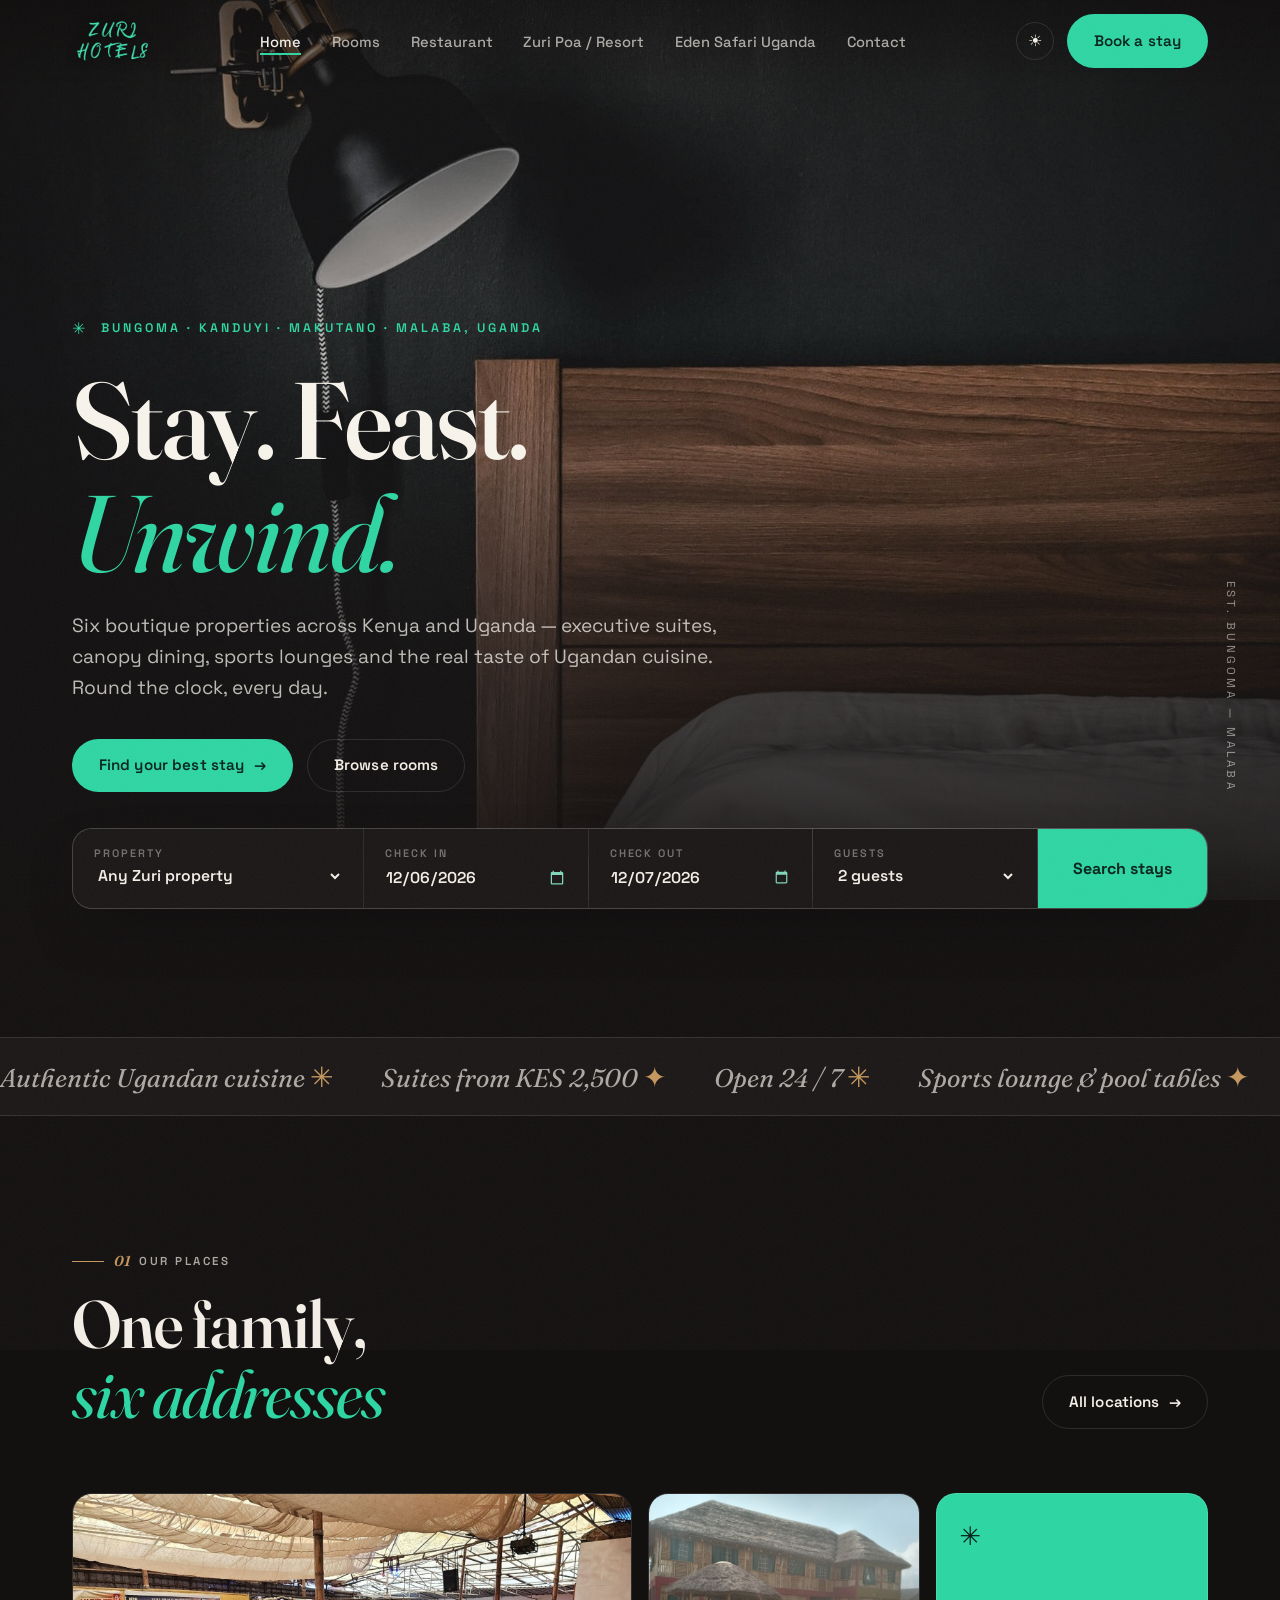
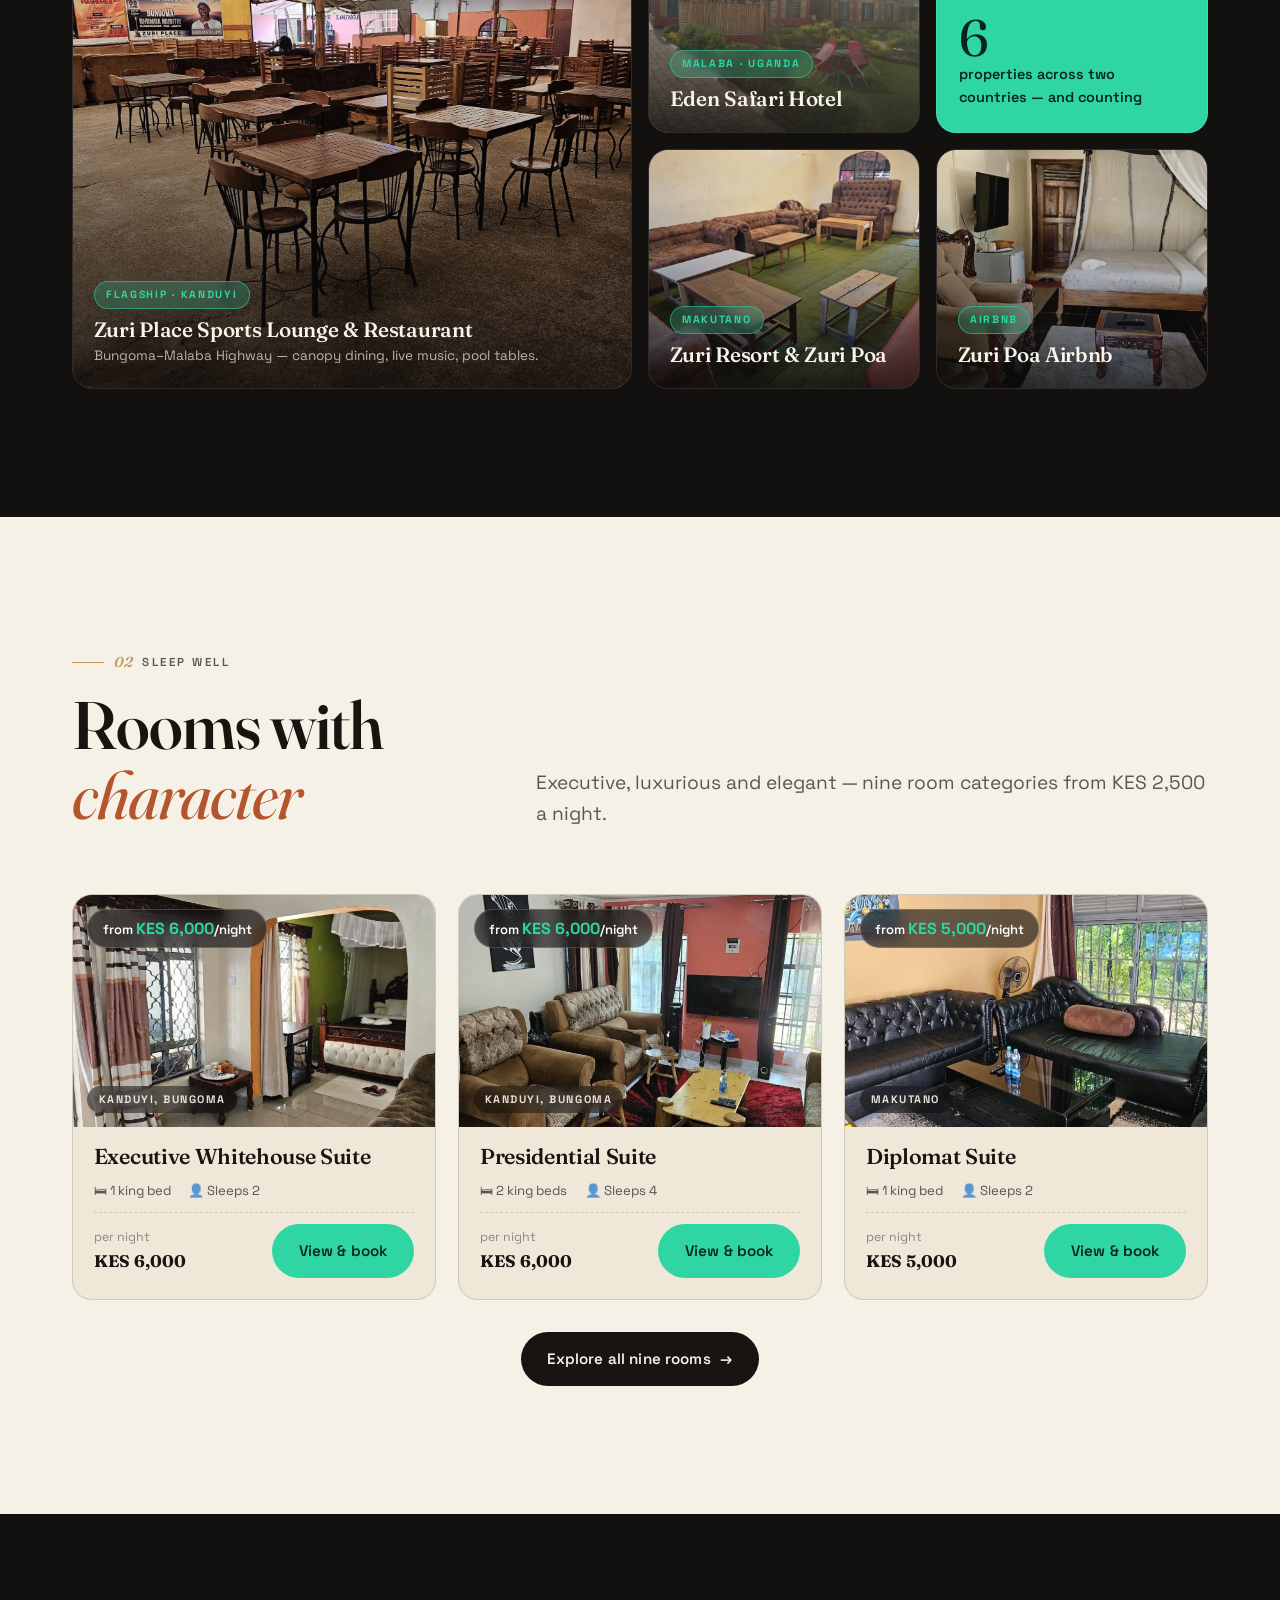
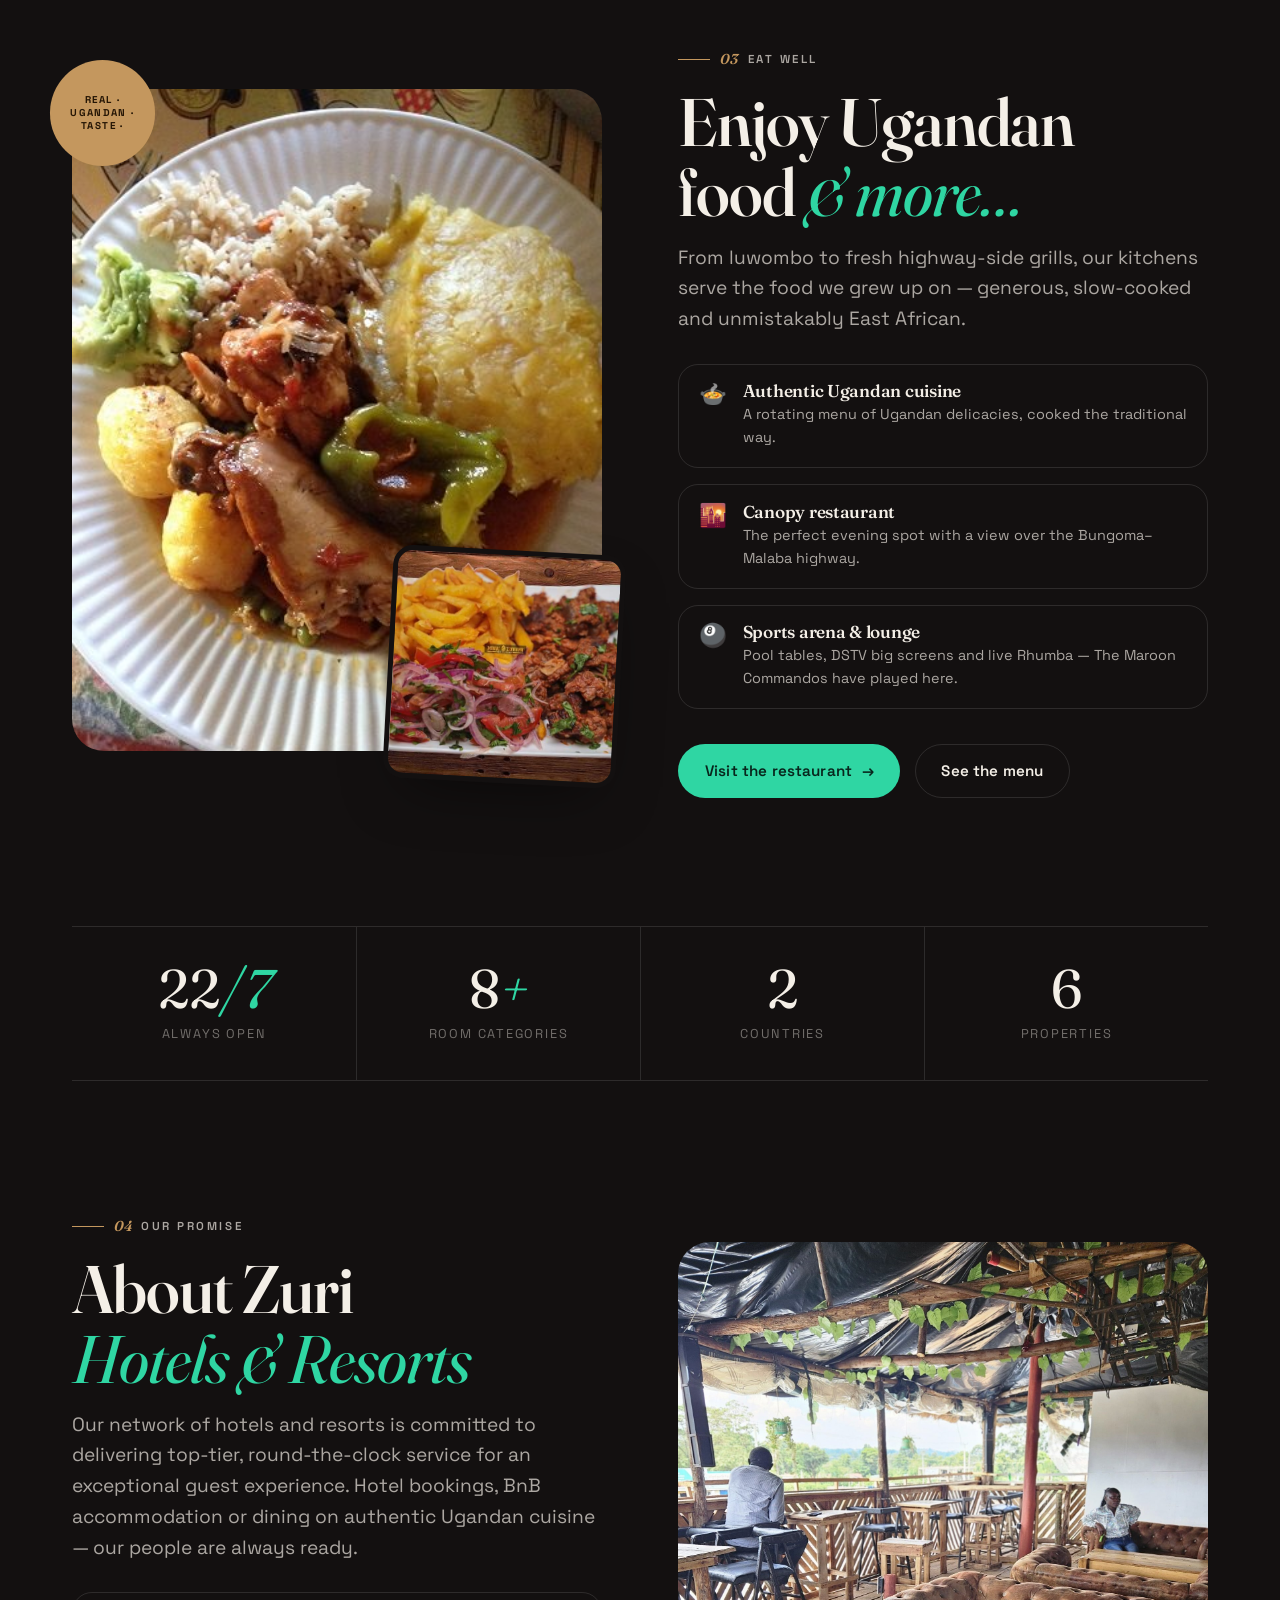
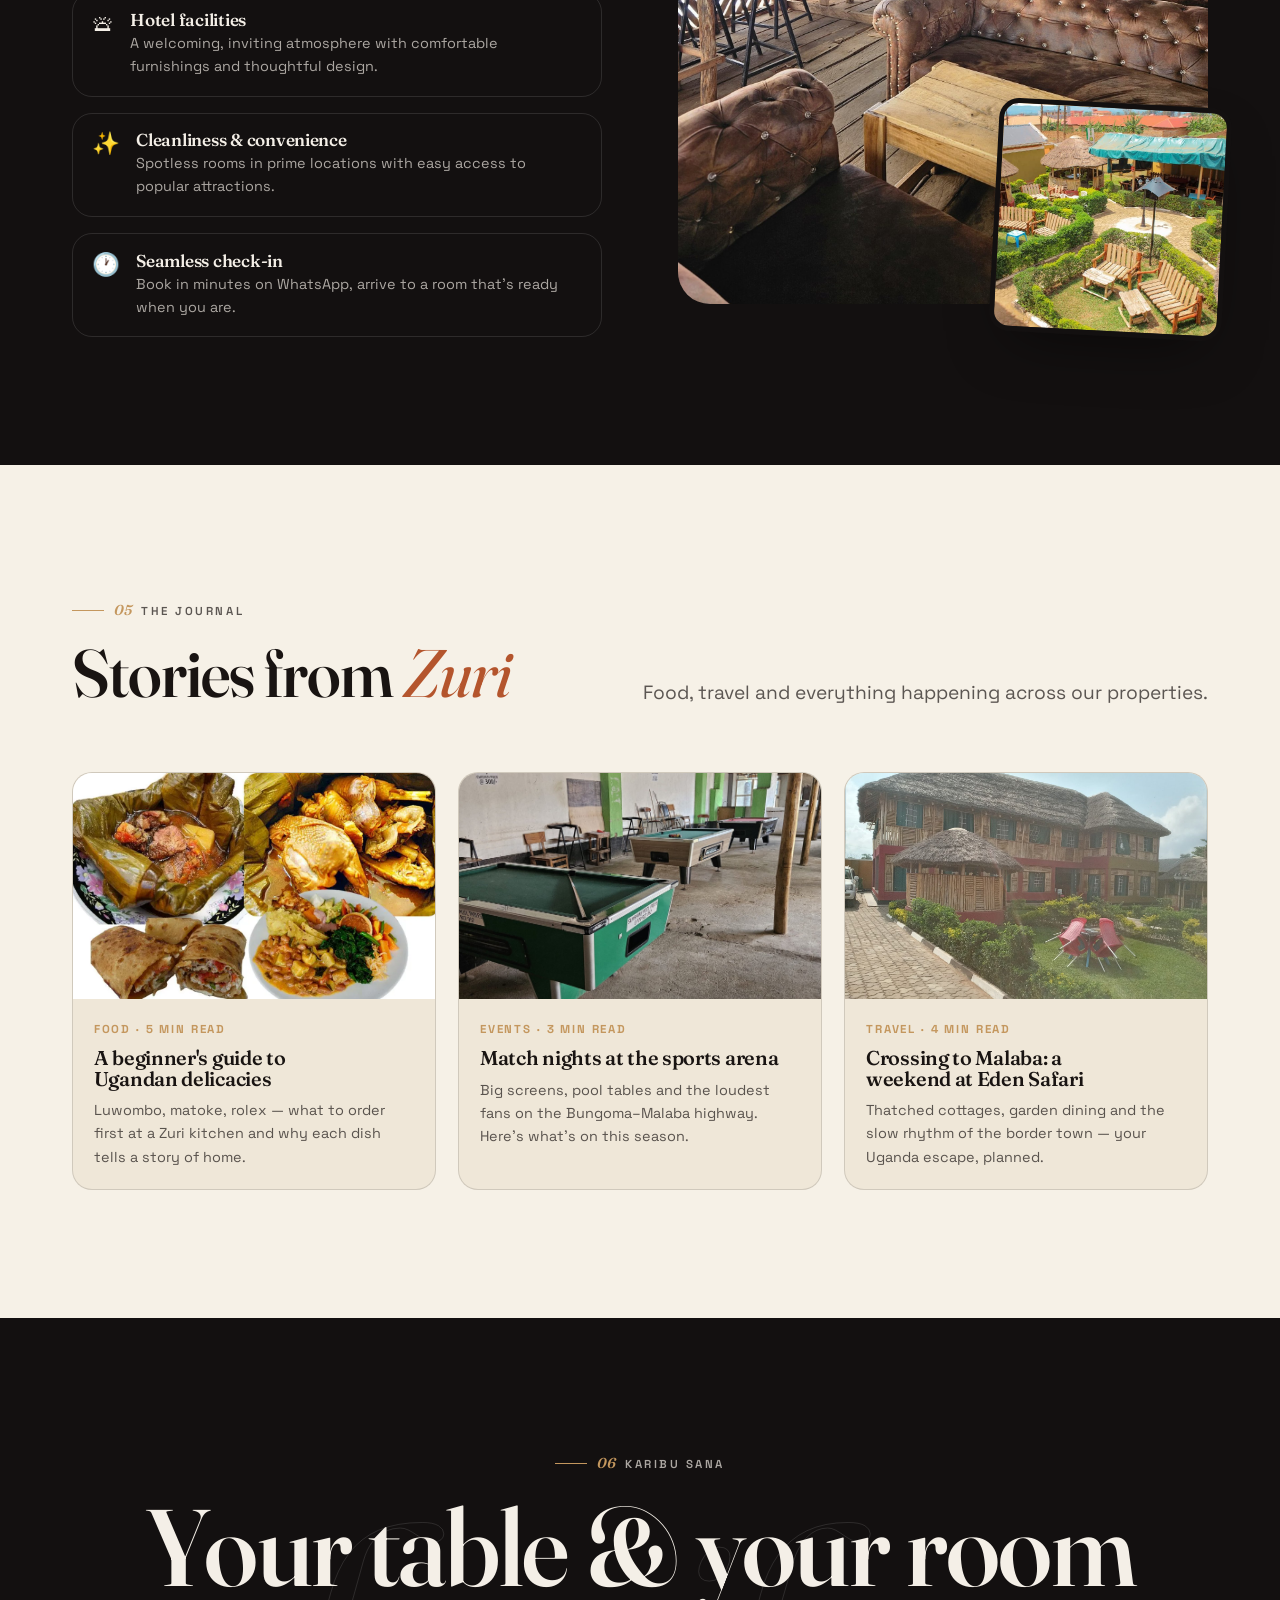
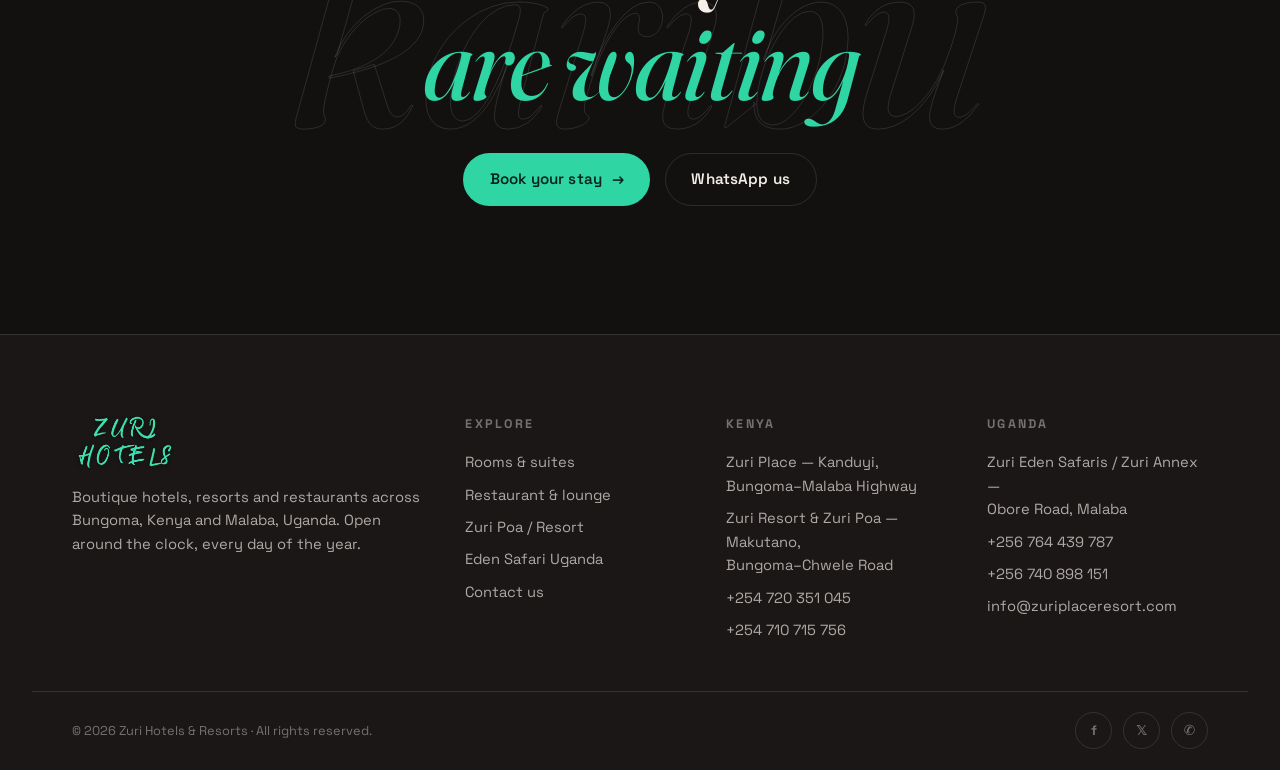
==== commit f7389965: "Add room photo preview; serve extensionless clean URLs Rooms: - Clicking a room card (or its "View &" ====
--- a/index.html
+++ b/index.html
@@ -19,16 +19,16 @@
 
   <header class="site-header">
     <nav class="nav wrap" aria-label="Primary">
-      <a class="brand" href="index.html">
+      <a class="brand" href="/">
         <img src="assets/img/logo.png" alt="Zuri Hotels logo">
       </a>
       <ul class="nav-links">
-        <li><a href="index.html" aria-current="page">Home</a></li>
-        <li><a href="rooms.html">Rooms</a></li>
-        <li><a href="restaurant.html">Restaurant</a></li>
-        <li><a href="resort.html">Zuri Poa / Resort</a></li>
-        <li><a href="safari.html">Eden Safari Uganda</a></li>
-        <li><a href="contact.html">Contact</a></li>
+        <li><a href="/" aria-current="page">Home</a></li>
+        <li><a href="/rooms">Rooms</a></li>
+        <li><a href="/restaurant">Restaurant</a></li>
+        <li><a href="/resort">Zuri Poa / Resort</a></li>
+        <li><a href="/safari">Eden Safari Uganda</a></li>
+        <li><a href="/contact">Contact</a></li>
       </ul>
       <div class="nav-cta">
         <button class="theme-toggle" data-theme-toggle aria-label="Toggle theme">☀</button>
@@ -52,7 +52,7 @@
         <p class="lede">Six boutique properties across Kenya and Uganda — executive suites, canopy dining, sports lounges and the real taste of Ugandan cuisine. Round the clock, every day.</p>
         <div class="hero-actions">
           <button class="btn btn-mint" data-book>Find your best stay <span class="arr">→</span></button>
-          <a class="btn btn-ghost" href="rooms.html">Browse rooms</a>
+          <a class="btn btn-ghost" href="/rooms">Browse rooms</a>
         </div>
       </div>
       <span class="hero-meta">est. Bungoma — Malaba</span>
@@ -123,11 +123,11 @@
             <p class="eyebrow"><span class="no">01</span> Our places</p>
             <h2 class="display-l mt-1">One family,<br><span class="serif-i">six addresses</span></h2>
           </div>
-          <a class="btn btn-ghost" href="contact.html">All locations <span class="arr">→</span></a>
+          <a class="btn btn-ghost" href="/contact">All locations <span class="arr">→</span></a>
         </div>
 
         <div class="bento">
-          <a class="bento-card span-2c span-2r reveal" href="restaurant.html">
+          <a class="bento-card span-2c span-2r reveal" href="/restaurant">
             <img src="assets/img/lounge-front.jpeg" alt="Zuri Place Kanduyi — draped canopy dining hall" loading="lazy">
             <div class="bento-body">
               <span class="tag">Flagship · Kanduyi</span>
@@ -135,7 +135,7 @@
               <p>Bungoma–Malaba Highway — canopy dining, live music, pool tables.</p>
             </div>
           </a>
-          <a class="bento-card reveal" style="--rd:.08s" href="safari.html">
+          <a class="bento-card reveal" style="--rd:.08s" href="/safari">
             <img src="assets/img/eden-uganda.jpg" alt="Zuri Eden Safari Hotel — thatched lodge in Uganda" loading="lazy">
             <div class="bento-body">
               <span class="tag">Malaba · Uganda</span>
@@ -149,14 +149,14 @@
               <p>properties across two countries — and counting</p>
             </div>
           </div>
-          <a class="bento-card reveal" style="--rd:.12s" href="resort.html">
+          <a class="bento-card reveal" style="--rd:.12s" href="/resort">
             <img src="assets/img/zuri-resort.jpeg" alt="Zuri Resort Makutano" loading="lazy">
             <div class="bento-body">
               <span class="tag">Makutano</span>
               <h3>Zuri Resort &amp; Zuri Poa</h3>
             </div>
           </a>
-          <a class="bento-card reveal" style="--rd:.2s" href="rooms.html">
+          <a class="bento-card reveal" style="--rd:.2s" href="/rooms">
             <img src="assets/img/room-airbnb.jpeg" alt="Zuri Airbnb apartment" loading="lazy">
             <div class="bento-body">
               <span class="tag">Airbnb</span>
@@ -179,7 +179,7 @@
         </div>
         <div class="rooms-grid" data-rooms-grid data-limit="3" id="home-rooms"></div>
         <div class="center mt-2">
-          <a class="btn btn-ink" href="rooms.html">Explore all nine rooms <span class="arr">→</span></a>
+          <a class="btn btn-ink" href="/rooms">Explore all nine rooms <span class="arr">→</span></a>
         </div>
       </div>
     </section>
@@ -220,7 +220,7 @@
             </div>
           </div>
           <div class="hero-actions">
-            <a class="btn btn-mint" href="restaurant.html">Visit the restaurant <span class="arr">→</span></a>
+            <a class="btn btn-mint" href="/restaurant">Visit the restaurant <span class="arr">→</span></a>
             <a class="btn btn-ghost" href="assets/img/menu.png" target="_blank" rel="noopener">See the menu</a>
           </div>
         </div>
@@ -340,11 +340,11 @@
       <div>
         <h4>Explore</h4>
         <ul>
-          <li><a href="rooms.html">Rooms &amp; suites</a></li>
-          <li><a href="restaurant.html">Restaurant &amp; lounge</a></li>
-          <li><a href="resort.html">Zuri Poa / Resort</a></li>
-          <li><a href="safari.html">Eden Safari Uganda</a></li>
-          <li><a href="contact.html">Contact us</a></li>
+          <li><a href="/rooms">Rooms &amp; suites</a></li>
+          <li><a href="/restaurant">Restaurant &amp; lounge</a></li>
+          <li><a href="/resort">Zuri Poa / Resort</a></li>
+          <li><a href="/safari">Eden Safari Uganda</a></li>
+          <li><a href="/contact">Contact us</a></li>
         </ul>
       </div>
       <div>
--- a/assets/css/main.css
+++ b/assets/css/main.css
@@ -288,6 +288,28 @@
   border-color: var(--line);
 }
 
+/* Top scrim so the logo stays legible over any hero image (esp. bright ones)
+   before the sticky blur kicks in. Fades out once scrolled. */
+.site-header::before {
+  content: "";
+  position: absolute;
+  inset: 0;
+  z-index: -1;
+  pointer-events: none;
+  background: linear-gradient(180deg, rgba(10, 8, 8, 0.6), rgba(10, 8, 8, 0.15) 65%, transparent);
+  opacity: 1;
+  transition: opacity 0.35s;
+}
+
+.site-header.scrolled::before { opacity: 0; }
+
+@media (min-width: 861px) {
+  /* On desktop the scrim can be lighter — the layout gives the logo room. */
+  .site-header::before {
+    background: linear-gradient(180deg, rgba(10, 8, 8, 0.4), transparent);
+  }
+}
+
 .nav {
   display: flex;
   align-items: center;
@@ -402,9 +424,9 @@
     flex-direction: column;
     justify-content: center;
     gap: 1.6rem;
-    background: color-mix(in srgb, var(--bg) 94%, transparent);
-    -webkit-backdrop-filter: blur(20px);
-    backdrop-filter: blur(20px);
+    background: color-mix(in srgb, var(--bg) 98%, transparent);
+    -webkit-backdrop-filter: blur(22px);
+    backdrop-filter: blur(22px);
     transform: translateY(-100%);
     transition: transform 0.5s var(--ease-out);
     z-index: -1;
@@ -513,6 +535,7 @@
   align-items: end;
   position: relative;
   isolation: isolate;
+  padding-top: 6rem; /* clear the fixed header */
   padding-bottom: 3.5rem;
 }
 
@@ -533,6 +556,25 @@
 }
 
 .crumbs a:hover { color: var(--mint); }
+
+/* ---- Small-screen hero tuning ---- */
+@media (max-width: 600px) {
+  .display-xl { font-size: clamp(2.4rem, 12vw, 3.4rem); }
+
+  /* Give interior heroes room so the bottom-aligned title never rides up
+     under the fixed header, and keep the copy comfortably readable. */
+  .page-hero {
+    min-height: 82svh;
+    padding-top: 5.25rem;
+  }
+
+  .page-hero .lede,
+  .hero .lede { font-size: 1rem; }
+
+  .crumbs { font-size: 0.72rem; }
+
+  .hero-kicker { font-size: 0.68rem; letter-spacing: 0.16em; }
+}
 
 /* ---------- Booking bar ---------- */
 .booking-bar {
@@ -1370,6 +1412,230 @@
   .footer-grid { grid-template-columns: 1fr; }
 }
 
+/* ---------- Room "view photos" peek ---------- */
+.room-media { cursor: pointer; }
+
+.room-peek {
+  position: absolute;
+  top: 0.9rem;
+  right: 0.9rem;
+  z-index: 2;
+  font-size: 0.68rem;
+  font-weight: 700;
+  letter-spacing: 0.1em;
+  text-transform: uppercase;
+  color: #f8f4ec;
+  background: rgba(12, 10, 10, 0.5);
+  -webkit-backdrop-filter: blur(8px);
+  backdrop-filter: blur(8px);
+  border: 1px solid rgba(255, 255, 255, 0.22);
+  padding: 0.35rem 0.7rem;
+  border-radius: 99px;
+  opacity: 0;
+  transform: translateY(-4px);
+  transition: opacity 0.3s, transform 0.3s var(--ease-out);
+}
+
+.room-card:hover .room-peek,
+.room-media:focus-visible .room-peek { opacity: 1; transform: none; }
+
+/* ---------- Room detail / preview modal ---------- */
+.rd-overlay {
+  position: fixed;
+  inset: 0;
+  z-index: 1300;
+  background: rgba(10, 8, 8, 0.72);
+  -webkit-backdrop-filter: blur(10px);
+  backdrop-filter: blur(10px);
+  display: grid;
+  place-items: center;
+  padding: 1.2rem;
+  opacity: 0;
+  pointer-events: none;
+  transition: opacity 0.3s;
+}
+
+.rd-overlay.open { opacity: 1; pointer-events: auto; }
+
+.rd-modal {
+  width: min(100%, 58rem);
+  max-height: 92svh;
+  overflow-y: auto;
+  background: var(--bg);
+  color: var(--ink);
+  border: 1px solid var(--line);
+  border-radius: var(--radius-l);
+  position: relative;
+  display: grid;
+  grid-template-columns: 1.15fr 1fr;
+  transform: translateY(24px) scale(0.98);
+  transition: transform 0.45s var(--ease-out);
+}
+
+.rd-overlay.open .rd-modal { transform: none; }
+
+.rd-close {
+  position: absolute;
+  top: 0.8rem;
+  right: 1rem;
+  z-index: 3;
+  width: 2.2rem;
+  height: 2.2rem;
+  border-radius: 50%;
+  display: grid;
+  place-items: center;
+  font-size: 1.5rem;
+  color: #f8f4ec;
+  background: rgba(12, 10, 10, 0.5);
+  -webkit-backdrop-filter: blur(8px);
+  backdrop-filter: blur(8px);
+}
+
+.rd-close:hover { background: rgba(12, 10, 10, 0.8); }
+
+.rd-gallery {
+  display: flex;
+  flex-direction: column;
+  gap: 0.6rem;
+  padding: 0.6rem;
+}
+
+.rd-main {
+  position: relative;
+  border-radius: calc(var(--radius) - 0.3rem);
+  overflow: hidden;
+  aspect-ratio: 4 / 3;
+  background: var(--bg-2);
+}
+
+.rd-main img {
+  width: 100%;
+  height: 100%;
+  object-fit: cover;
+}
+
+.rd-nav {
+  position: absolute;
+  top: 50%;
+  transform: translateY(-50%);
+  width: 2.4rem;
+  height: 2.4rem;
+  border-radius: 50%;
+  display: grid;
+  place-items: center;
+  font-size: 1.5rem;
+  line-height: 1;
+  color: #fff;
+  background: rgba(12, 10, 10, 0.5);
+  -webkit-backdrop-filter: blur(8px);
+  backdrop-filter: blur(8px);
+  transition: background 0.25s;
+}
+
+.rd-nav:hover { background: rgba(12, 10, 10, 0.85); }
+.rd-prev { left: 0.6rem; }
+.rd-next { right: 0.6rem; }
+
+.rd-count {
+  position: absolute;
+  bottom: 0.6rem;
+  right: 0.6rem;
+  font-size: 0.72rem;
+  font-weight: 600;
+  color: #f8f4ec;
+  background: rgba(12, 10, 10, 0.55);
+  -webkit-backdrop-filter: blur(6px);
+  backdrop-filter: blur(6px);
+  padding: 0.25rem 0.6rem;
+  border-radius: 99px;
+}
+
+.rd-thumbs {
+  display: grid;
+  grid-auto-flow: column;
+  grid-auto-columns: 1fr;
+  gap: 0.5rem;
+}
+
+.rd-thumb {
+  border-radius: 0.6rem;
+  overflow: hidden;
+  aspect-ratio: 4 / 3;
+  border: 2px solid transparent;
+  opacity: 0.6;
+  transition: opacity 0.25s, border-color 0.25s;
+}
+
+.rd-thumb img { width: 100%; height: 100%; object-fit: cover; }
+.rd-thumb:hover { opacity: 1; }
+.rd-thumb.sel { opacity: 1; border-color: var(--mint); }
+
+.rd-info {
+  padding: clamp(1.3rem, 3vw, 2rem);
+  display: flex;
+  flex-direction: column;
+  gap: 0.7rem;
+}
+
+.rd-info h2 { line-height: 1.05; }
+
+.rd-price {
+  font-size: 0.85rem;
+  color: var(--ink-3);
+}
+
+.rd-price strong {
+  font-family: var(--font-display);
+  font-size: 1.6rem;
+  color: var(--mint);
+}
+
+.rd-specs { margin-top: 0.2rem; }
+
+.rd-desc {
+  color: var(--ink-2);
+  font-size: 0.95rem;
+}
+
+.rd-amenities {
+  list-style: none;
+  padding: 0;
+  margin: 0.2rem 0 0;
+  display: grid;
+  grid-template-columns: 1fr 1fr;
+  gap: 0.5rem 1rem;
+}
+
+.rd-amenities li {
+  position: relative;
+  padding-left: 1.3rem;
+  font-size: 0.88rem;
+  color: var(--ink-2);
+}
+
+.rd-amenities li::before {
+  content: "✓";
+  position: absolute;
+  left: 0;
+  color: var(--mint);
+  font-weight: 700;
+}
+
+.rd-actions {
+  margin-top: auto;
+  padding-top: 0.6rem;
+  display: flex;
+  flex-wrap: wrap;
+  gap: 0.7rem;
+}
+
+.rd-actions .btn { flex: 1; justify-content: center; white-space: nowrap; }
+
+@media (max-width: 720px) {
+  .rd-modal { grid-template-columns: 1fr; }
+  .rd-main { aspect-ratio: 16 / 10; }
+}
+
 /* ---------- Booking modal ---------- */
 .bk-overlay {
   position: fixed;
